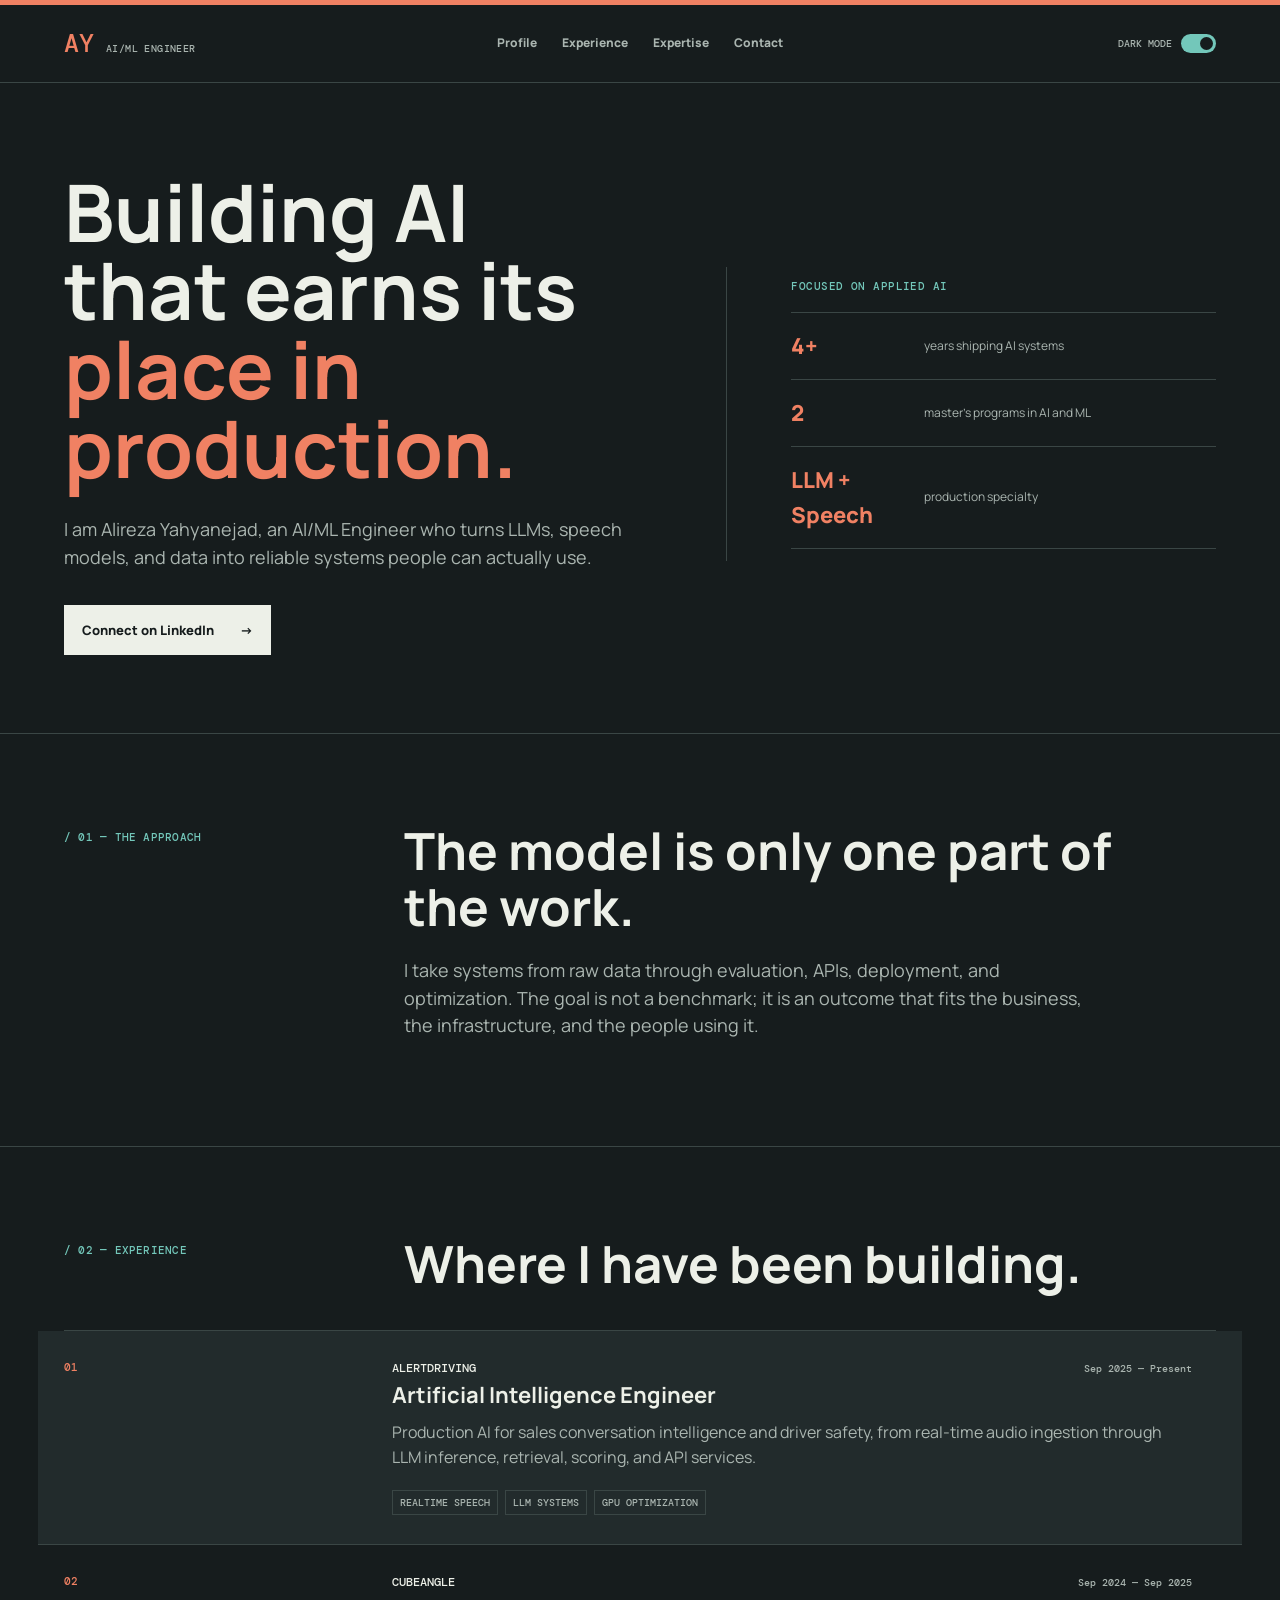
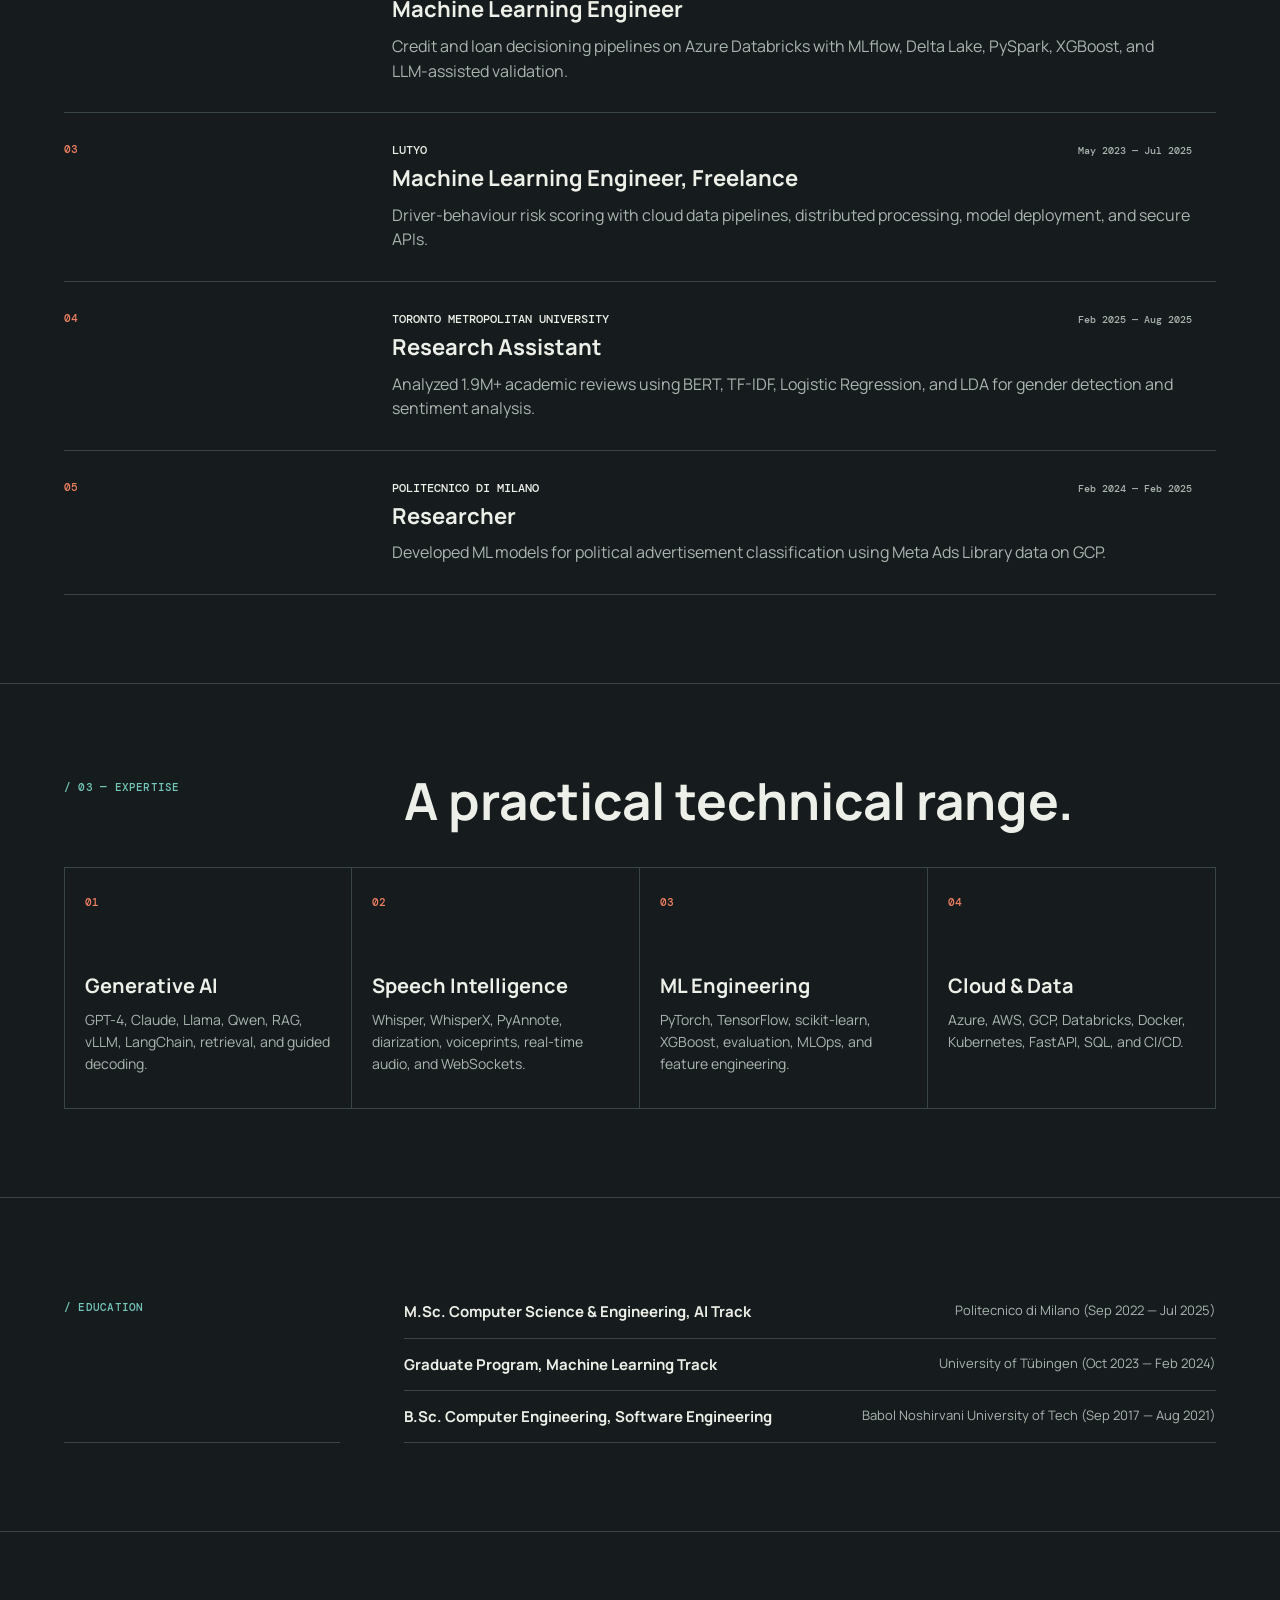
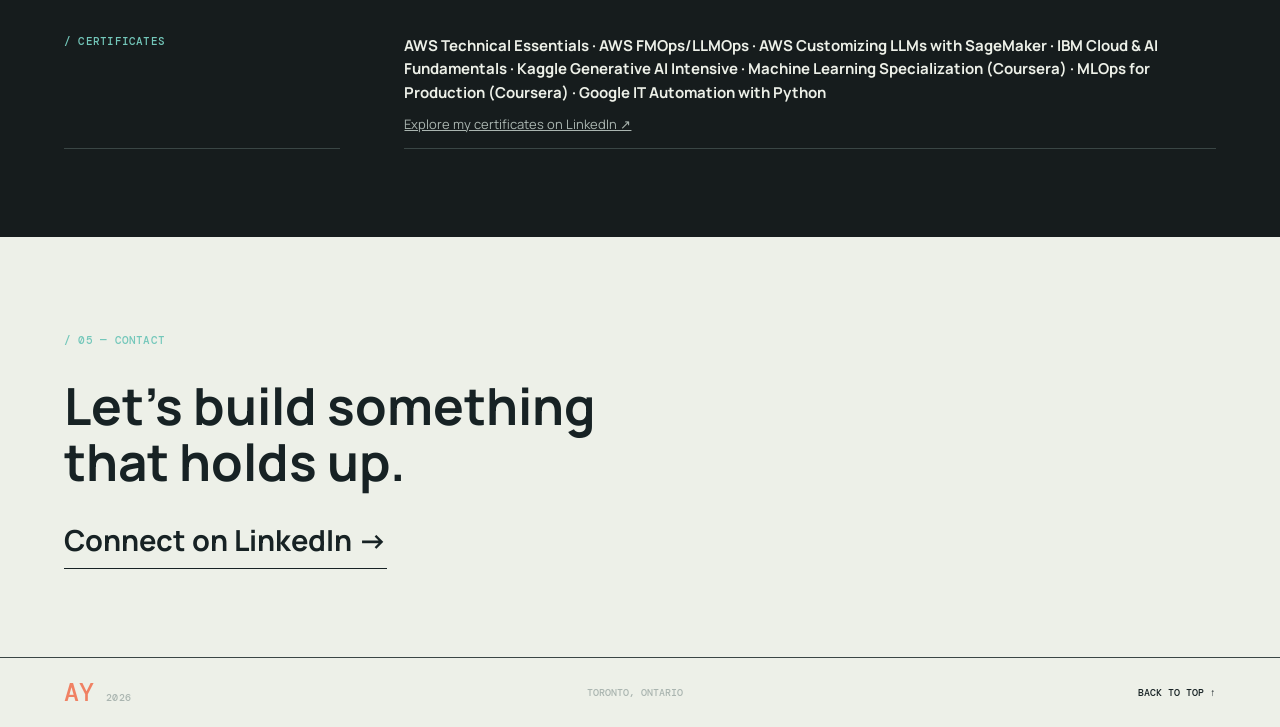
==== index.html @ 13cef83e "Update portfolio" ====
<!doctype html>
<html lang="en">
  <head>
    <meta charset="UTF-8" />
    <meta name="viewport" content="width=device-width, initial-scale=1.0" />
    <meta name="description" content="Alireza Yahyanejad is an AI/ML Engineer building production-ready LLM, speech intelligence, and ML systems." />
    <meta name="theme-color" content="#f4f3ee" />
    <title>Alireza Yahyanejad | AI/ML Engineer</title>
    <link rel="preconnect" href="https://fonts.googleapis.com" />
    <link rel="preconnect" href="https://fonts.gstatic.com" crossorigin />
    <link href="https://fonts.googleapis.com/css2?family=DM+Mono:wght@400;500&family=Manrope:wght@400;500;600;700;800&display=swap" rel="stylesheet" />
    <link rel="stylesheet" href="styles.css" />
  </head>
  <body>
    <div class="top-rule"></div>
    <header class="site-header">
      <a class="brand" href="#top" aria-label="Alireza Yahyanejad, home"><span>AY</span><em>AI/ML Engineer</em></a>
      <div class="header-controls">
        <label class="theme-control" for="theme-toggle"><span>Dark mode</span><input id="theme-toggle" type="checkbox" aria-label="Enable dark mode" /><i aria-hidden="true"></i></label>
        <button class="menu-toggle" type="button" aria-expanded="false" aria-controls="site-nav">Menu</button>
      </div>
      <nav id="site-nav" aria-label="Primary navigation"><a href="#about">Profile</a><a href="#experience">Experience</a><a href="#expertise">Expertise</a><a href="#contact">Contact</a></nav>
    </header>
    <main id="top">
      <section class="hero" aria-labelledby="hero-title">
        <div class="hero-intro">
          <h1 id="hero-title">Building AI<br />that earns its<br /><i>place in production.</i></h1>
          <p class="hero-summary">I am Alireza Yahyanejad, an AI/ML Engineer who turns LLMs, speech models, and data into reliable systems people can actually use.</p>
          <div class="hero-links"><a class="cta" href="https://www.linkedin.com/in/alirezayahyanejad" target="_blank" rel="noreferrer">Connect on LinkedIn <span aria-hidden="true">→</span></a></div>
        </div>
        <aside class="hero-side" aria-label="Professional highlights"><p>Focused on applied AI</p><dl class="quick-facts"><div><dt>4+</dt><dd>years shipping AI systems</dd></div><div><dt>2</dt><dd>master's programs in AI and ML</dd></div><div><dt>LLM + Speech</dt><dd>production specialty</dd></div></dl></aside>
      </section>
      <section id="about" class="statement" aria-labelledby="about-title"><p class="section-tag">/ 01 — The approach</p><div><h2 id="about-title">The model is only one part of the work.</h2><p>I take systems from raw data through evaluation, APIs, deployment, and optimization. The goal is not a benchmark; it is an outcome that fits the business, the infrastructure, and the people using it.</p></div></section>
      <section id="experience" class="experience" aria-labelledby="experience-title">
        <div class="section-head"><p class="section-tag">/ 02 — Experience</p><h2 id="experience-title">Where I have been building.</h2></div>
        <div class="experience-list">
          <article class="experience-item current"><div class="number">01</div><div class="job"><p class="job-line"><strong>Alertdriving</strong><span>Sep 2025 — Present</span></p><h3>Artificial Intelligence Engineer</h3><p>Production AI for sales conversation intelligence and driver safety, from real-time audio ingestion through LLM inference, retrieval, scoring, and API services.</p><div class="result-row"><span>Realtime speech</span><span>LLM systems</span><span>GPU optimization</span></div></div></article>
          <article class="experience-item"><div class="number">02</div><div class="job"><p class="job-line"><strong>Cubeangle</strong><span>Sep 2024 — Sep 2025</span></p><h3>Machine Learning Engineer</h3><p>Credit and loan decisioning pipelines on Azure Databricks with MLflow, Delta Lake, PySpark, XGBoost, and LLM-assisted validation.</p></div></article>
          <article class="experience-item"><div class="number">03</div><div class="job"><p class="job-line"><strong>LUTYO</strong><span>May 2023 — Jul 2025</span></p><h3>Machine Learning Engineer, Freelance</h3><p>Driver-behaviour risk scoring with cloud data pipelines, distributed processing, model deployment, and secure APIs.</p></div></article>
          <article class="experience-item"><div class="number">04</div><div class="job"><p class="job-line"><strong>Toronto Metropolitan University</strong><span>Feb 2025 — Aug 2025</span></p><h3>Research Assistant</h3><p>Analyzed 1.9M+ academic reviews using BERT, TF-IDF, Logistic Regression, and LDA for gender detection and sentiment analysis.</p></div></article>
          <article class="experience-item"><div class="number">05</div><div class="job"><p class="job-line"><strong>Politecnico di Milano</strong><span>Feb 2024 — Feb 2025</span></p><h3>Researcher</h3><p>Developed ML models for political advertisement classification using Meta Ads Library data on GCP.</p></div></article>
        </div>
      </section>
      <section id="expertise" class="expertise" aria-labelledby="expertise-title"><div class="section-head"><p class="section-tag">/ 03 — Expertise</p><h2 id="expertise-title">A practical technical range.</h2></div><div class="capabilities"><article><span>01</span><h3>Generative AI</h3><p>GPT-4, Claude, Llama, Qwen, RAG, vLLM, LangChain, retrieval, and guided decoding.</p></article><article><span>02</span><h3>Speech Intelligence</h3><p>Whisper, WhisperX, PyAnnote, diarization, voiceprints, real-time audio, and WebSockets.</p></article><article><span>03</span><h3>ML Engineering</h3><p>PyTorch, TensorFlow, scikit-learn, XGBoost, evaluation, MLOps, and feature engineering.</p></article><article><span>04</span><h3>Cloud & Data</h3><p>Azure, AWS, GCP, Databricks, Docker, Kubernetes, FastAPI, SQL, and CI/CD.</p></article></div></section>
      <section class="education" aria-label="Education"><p class="section-tag">/ Education</p><div><p><strong>M.Sc. Computer Science & Engineering, AI Track</strong><span>Politecnico di Milano (Sep 2022 — Jul 2025)</span></p><p><strong>Graduate Program, Machine Learning Track</strong><span>University of Tübingen (Oct 2023 — Feb 2024)</span></p><p><strong>B.Sc. Computer Engineering, Software Engineering</strong><span>Babol Noshirvani University of Tech (Sep 2017 — Aug 2021)</span></p></div></section>
      <section class="education" aria-label="Certificates"><p class="section-tag">/ Certificates</p><div><p><strong>AWS Technical Essentials &middot; AWS FMOps/LLMOps &middot; AWS Customizing LLMs with SageMaker &middot; IBM Cloud &amp; AI Fundamentals &middot; Kaggle Generative AI Intensive &middot; Machine Learning Specialization (Coursera) &middot; MLOps for Production (Coursera) &middot; Google IT Automation with Python</strong><span><a href="https://www.linkedin.com/in/alirezayahyanejad" target="_blank" rel="noreferrer" style="text-decoration: underline;">Explore my certificates on LinkedIn ↗</a></span></p></div></section>
      <section id="contact" class="contact" aria-labelledby="contact-title"><p class="section-tag">/ 05 — Contact</p><h2 id="contact-title">Let's build something<br />that holds up.</h2><a href="https://www.linkedin.com/in/alirezayahyanejad" target="_blank" rel="noreferrer">Connect on LinkedIn <span aria-hidden="true">→</span></a></section>
    </main>
    <footer><a class="brand" href="#top"><span>AY</span><em>2026</em></a><p>Toronto, Ontario</p><a href="#top">Back to top ↑</a></footer>
    <script src="script.js"></script>
  </body>
</html>
---- styles.css ----
:root { --bg:#f4f3ee; --surface:#e9ece7; --ink:#172224; --muted:#637071; --line:#c8ceca; --accent:#d25038; --accent-2:#0b716d; --inverse:#172224; --inverse-ink:#f4f3ee; }
body.dark { --bg:#161c1d; --surface:#222b2c; --ink:#edf0e8; --muted:#aab5b0; --line:#3a4645; --accent:#f08163; --accent-2:#73c7ba; --inverse:#edf0e8; --inverse-ink:#172224; }
* { box-sizing:border-box; } html { scroll-behavior:smooth; } body { background:var(--bg); color:var(--ink); font-family:Manrope,Arial,sans-serif; line-height:1.55; margin:0; transition:background .25s,color .25s; } a { color:inherit; text-decoration:none; } h1,h2,h3,p { margin-top:0; } .top-rule { background:var(--accent); height:5px; }
.site-header { align-items:center; border-bottom:1px solid var(--line); display:flex; justify-content:space-between; margin:auto; max-width:1480px; min-height:78px; padding:0 5vw; position:relative; }.brand { align-items:baseline; display:flex; gap:12px; }.brand span { color:var(--accent); font:500 25px/1 "DM Mono",monospace; }.brand em { color:var(--muted); font:500 10px/1 "DM Mono",monospace; font-style:normal; letter-spacing:.04em; text-transform:uppercase; }.header-controls { align-items:center; display:flex; gap:24px; } nav { display:flex; gap:25px; left:50%; position:absolute; transform:translateX(-50%); } nav a,.menu-toggle { color:var(--muted); font-size:12px; font-weight:800; } nav a:hover { color:var(--accent); }
.theme-control { align-items:center; color:var(--muted); cursor:pointer; display:flex; font:500 10px/1 "DM Mono",monospace; gap:9px; text-transform:uppercase; }.theme-control input { height:1px; opacity:0; position:absolute; width:1px; }.theme-control i { background:var(--line); border-radius:99px; display:block; height:19px; position:relative; width:35px; }.theme-control i::after { background:var(--bg); border-radius:50%; content:""; height:13px; left:3px; position:absolute; top:3px; transition:transform .2s; width:13px; }.theme-control input:checked + i { background:var(--accent-2); }.theme-control input:checked + i::after { transform:translateX(16px); }.theme-control input:focus-visible + i { outline:2px solid var(--accent); outline-offset:3px; }.menu-toggle { background:none; border:0; cursor:pointer; display:none; padding:8px 0; }
.hero { display:grid; grid-template-columns:minmax(0,1.15fr) minmax(350px,.85fr); margin:auto; max-width:1480px; min-height:650px; padding:82px 5vw 70px; }.hero-intro { align-self:center; }.kicker,.section-tag,.art-caption,.number { font:500 11px/1.45 "DM Mono",monospace; letter-spacing:.02em; text-transform:uppercase; }.kicker { align-items:center; color:var(--muted); display:flex; gap:9px; margin-bottom:27px; }.kicker b { color:var(--accent); }.status-dot { background:var(--accent-2); border-radius:50%; height:7px; width:7px; }.hero h1 { font-size:clamp(50px,6.2vw,96px); letter-spacing:0; line-height:.99; margin-bottom:29px; max-width:780px; }.hero h1 i { color:var(--accent); font-style:normal; }.hero-summary { color:var(--muted); font-size:18px; max-width:590px; }.hero-links { align-items:center; display:flex; flex-wrap:wrap; gap:25px; margin-top:33px; }.hero-links > a:not(.cta) { border-bottom:1px solid var(--line); font-size:13px; font-weight:800; padding-bottom:4px; }.cta { background:var(--ink); color:var(--bg); font-size:13px; font-weight:800; padding:15px 18px; }.cta:hover { background:var(--accent); }.cta span { margin-left:23px; }
.hero-side { align-self:center; border-left:1px solid var(--line); padding-left:5vw; }.art-frame { background:var(--surface); min-height:320px; overflow:hidden; padding:20px; position:relative; }.art-frame img { display:block; height:280px; mix-blend-mode:multiply; object-fit:cover; width:100%; }.dark .art-frame img { filter:invert(.88) hue-rotate(155deg) saturate(.7); mix-blend-mode:screen; opacity:.84; }.art-caption { align-items:center; bottom:15px; color:var(--muted); display:flex; justify-content:space-between; left:17px; position:absolute; right:17px; }.quick-facts { display:grid; grid-template-columns:1fr 1fr 1.4fr; margin:0; }.quick-facts div { border-bottom:1px solid var(--line); border-right:1px solid var(--line); min-height:96px; padding:17px 10px 0 0; }.quick-facts div+div { padding-left:12px; }.quick-facts div:last-child { border-right:0; }.quick-facts dt { color:var(--accent); font-size:20px; font-weight:800; }.quick-facts dd { color:var(--muted); font-size:11px; line-height:1.35; margin:4px 0; }
.statement,.experience,.expertise,.education { border-top:1px solid var(--line); margin:auto; max-width:1480px; padding:88px 5vw; }.section-tag { color:var(--accent-2); }.statement { display:grid; gap:5vw; grid-template-columns:24% 1fr; }.statement h2,.section-head h2,.contact h2 { font-size:clamp(32px,4vw,58px); letter-spacing:0; line-height:1.1; }.statement h2 { margin-bottom:22px; max-width:800px; }.statement div > p { color:var(--muted); font-size:18px; max-width:680px; }.section-head { align-items:baseline; display:flex; justify-content:space-between; margin-bottom:38px; }.section-head h2 { margin:0; max-width:650px; }.experience-list { border-top:1px solid var(--line); }.experience-item { border-bottom:1px solid var(--line); display:grid; gap:4vw; grid-template-columns:24% 1fr; padding:29px 0; }.experience-item.current { background:var(--surface); margin:0 -2vw; padding-left:2vw; padding-right:2vw; }.number { color:var(--accent); }.job { max-width:800px; }.job-line { align-items:baseline; display:flex; justify-content:space-between; margin-bottom:6px; }.job-line strong { font:500 12px/1.4 "DM Mono",monospace; text-transform:uppercase; }.job-line span { color:var(--muted); font:500 10px/1.4 "DM Mono",monospace; }.job h3 { font-size:22px; line-height:1.25; margin-bottom:10px; }.job > p:not(.job-line) { color:var(--muted); margin-bottom:0; }.result-row { display:flex; flex-wrap:wrap; gap:7px; margin-top:20px; }.result-row span { border:1px solid var(--line); color:var(--muted); font:500 10px "DM Mono",monospace; padding:5px 7px; text-transform:uppercase; }
.capabilities { border-top:1px solid var(--line); display:grid; grid-template-columns:repeat(4,1fr); }.capabilities article { border-bottom:1px solid var(--line); border-right:1px solid var(--line); min-height:240px; padding:20px; }.capabilities article:first-child { border-left:1px solid var(--line); }.capabilities span { color:var(--accent); font:500 11px "DM Mono",monospace; }.capabilities h3 { font-size:20px; margin:58px 0 8px; }.capabilities p { color:var(--muted); font-size:14px; }.education { display:grid; gap:5vw; grid-template-columns:24% 1fr; }.education p { border-bottom:1px solid var(--line); display:flex; flex-wrap:wrap; gap:10px 35px; justify-content:space-between; margin:0; padding:14px 0; }.education strong { font-size:15px; }.education span { color:var(--muted); font-size:13px; }
.contact { background:var(--inverse); color:var(--inverse-ink); padding:88px max(5vw,calc((100vw - 1332px)/2)); }.contact .section-tag { color:var(--accent-2); }.contact h2 { margin:28px 0; }.contact > a { border-bottom:1px solid currentColor; display:inline-block; font-size:clamp(18px,2.3vw,29px); font-weight:700; padding-bottom:5px; }.contact > a:hover { color:var(--accent); } footer { align-items:center; background:var(--inverse); border-top:1px solid var(--line); color:var(--inverse-ink); display:flex; justify-content:space-between; padding:22px max(5vw,calc((100vw - 1332px)/2)); } footer p { color:var(--muted); font:500 10px "DM Mono",monospace; margin:0; text-transform:uppercase; } footer > a:last-child { font:500 10px "DM Mono",monospace; text-transform:uppercase; }
@media (max-width:760px) { .site-header { min-height:66px; }.brand em,.theme-control span { display:none; }.menu-toggle { display:block; } nav { background:var(--bg); border-bottom:1px solid var(--line); display:none; flex-direction:column; gap:0; left:0; padding:9px 5vw 16px; position:absolute; right:0; top:65px; transform:none; z-index:3; } nav.open { display:flex; } nav a { border-bottom:1px solid var(--line); padding:13px 0; }.hero { display:block; min-height:0; padding:63px 5vw; }.hero-side { border-left:0; border-top:1px solid var(--line); margin-top:55px; padding:24px 0 0; }.art-frame { min-height:260px; }.art-frame img { height:230px; }.statement,.education,.experience-item { grid-template-columns:1fr; gap:20px; }.statement,.experience,.expertise,.education { padding:63px 5vw; }.section-head { align-items:flex-start; flex-direction:column; gap:17px; }.capabilities { grid-template-columns:1fr 1fr; }.capabilities article:nth-child(3) { border-left:1px solid var(--line); }.education p { display:block; }.education span { display:block; margin-top:4px; } }
@media (max-width:460px) { .hero h1 { font-size:48px; }.hero-summary { font-size:16px; }.capabilities { grid-template-columns:1fr; }.capabilities article { border-left:1px solid var(--line); min-height:180px; }.capabilities h3 { margin-top:34px; }.quick-facts { grid-template-columns:1fr 1fr; }.quick-facts div:last-child { grid-column:1 / -1; }.contact { padding:63px 5vw; } footer { align-items:flex-start; flex-direction:column; gap:12px; } }

/* The content leads; labels are now quiet anchors in a consistent left column. */
.hero-side { align-self:center; border-left:1px solid var(--line); padding:12px 0 12px 5vw; }
.hero-side > p { color:var(--accent-2); font:500 11px/1.45 "DM Mono",monospace; letter-spacing:.04em; margin:0 0 17px; text-transform:uppercase; }
.quick-facts { border-top:1px solid var(--line); display:block; margin:0; }
.quick-facts div { border-bottom:1px solid var(--line); border-right:0; display:grid; gap:18px; grid-template-columns:115px 1fr; min-height:0; padding:16px 0; }
.quick-facts div + div { padding-left:0; }.quick-facts dt { font-size:22px; }.quick-facts dd { align-self:center; font-size:12px; margin:0; }
.section-head { align-items:start; display:grid; gap:5vw; grid-template-columns:24% 1fr; justify-content:normal; }
.section-head h2 { max-width:760px; }
.section-tag { color:var(--accent-2); padding-top:8px; }
@media (max-width:760px) { .hero-side { border-left:0; border-top:1px solid var(--line); margin-top:55px; padding:24px 0 0; }.section-head { display:grid; grid-template-columns:1fr; gap:17px; }.section-tag { padding-top:0; } }
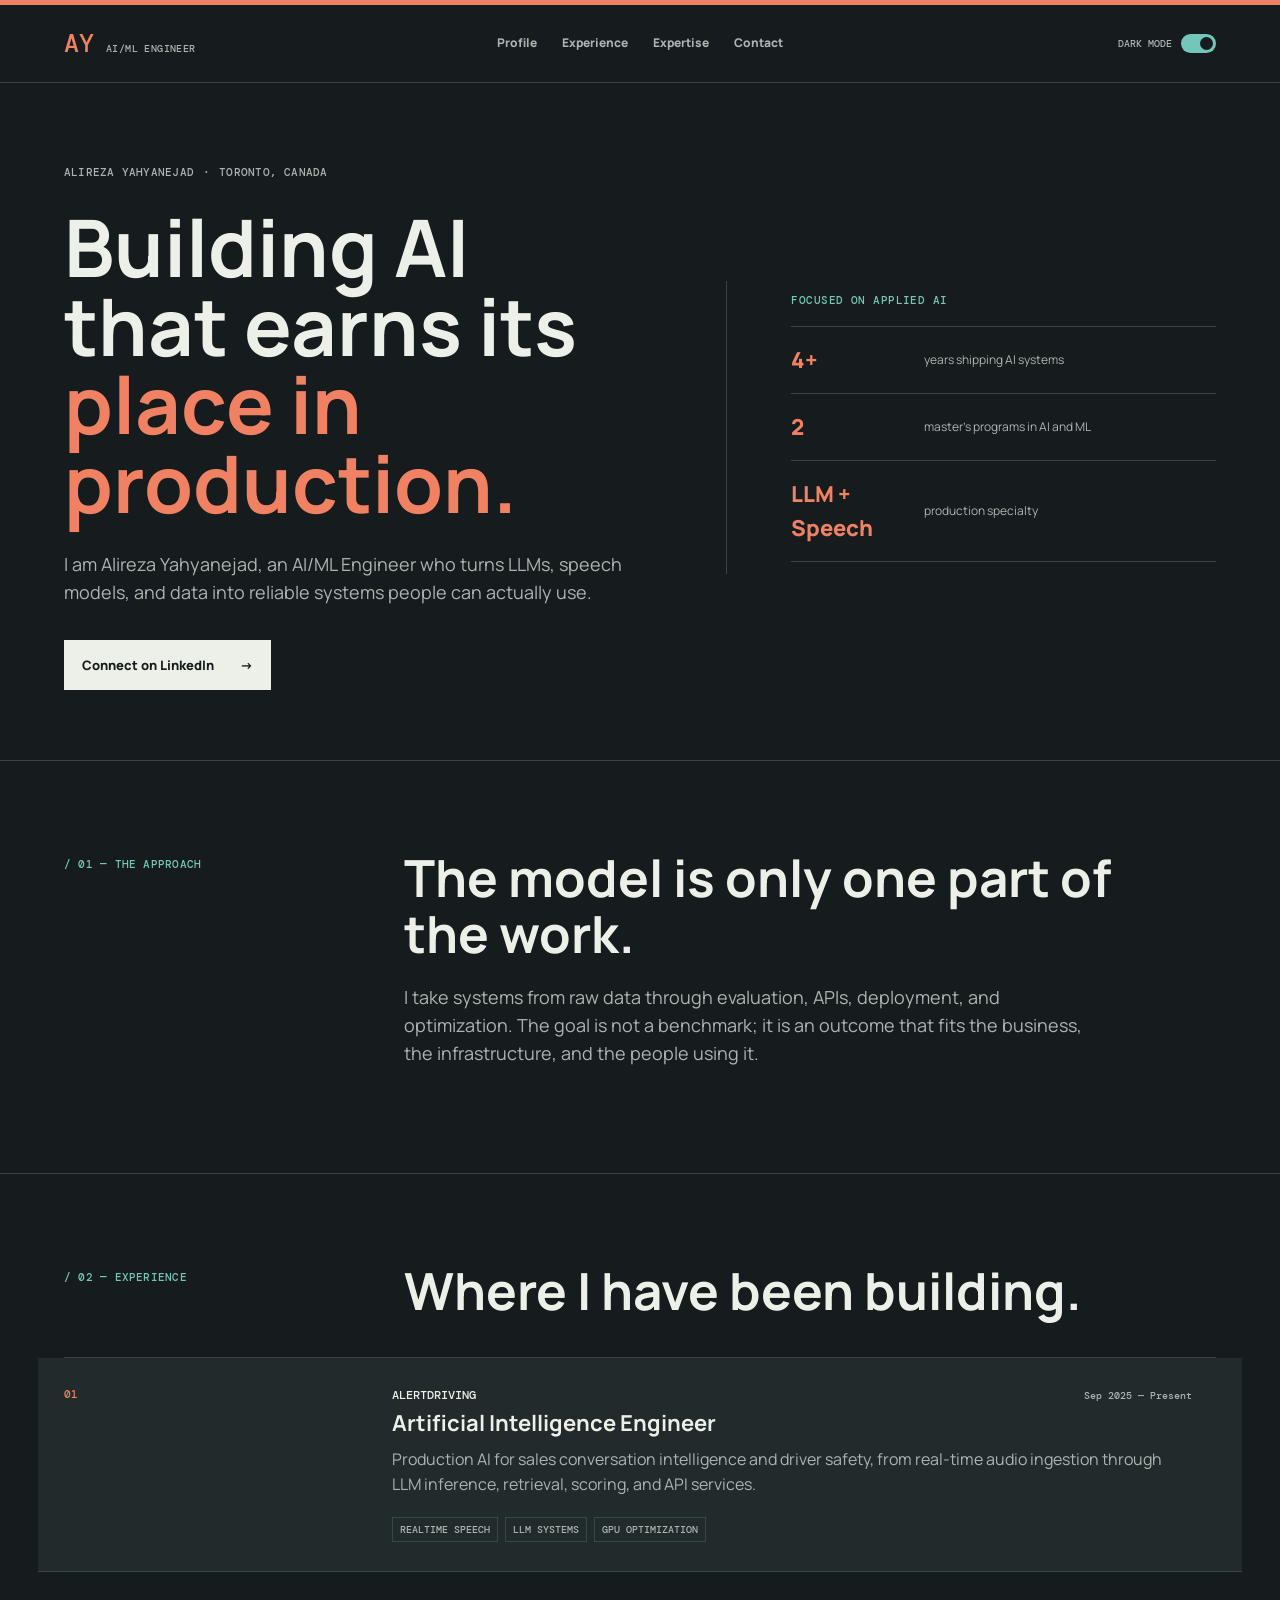
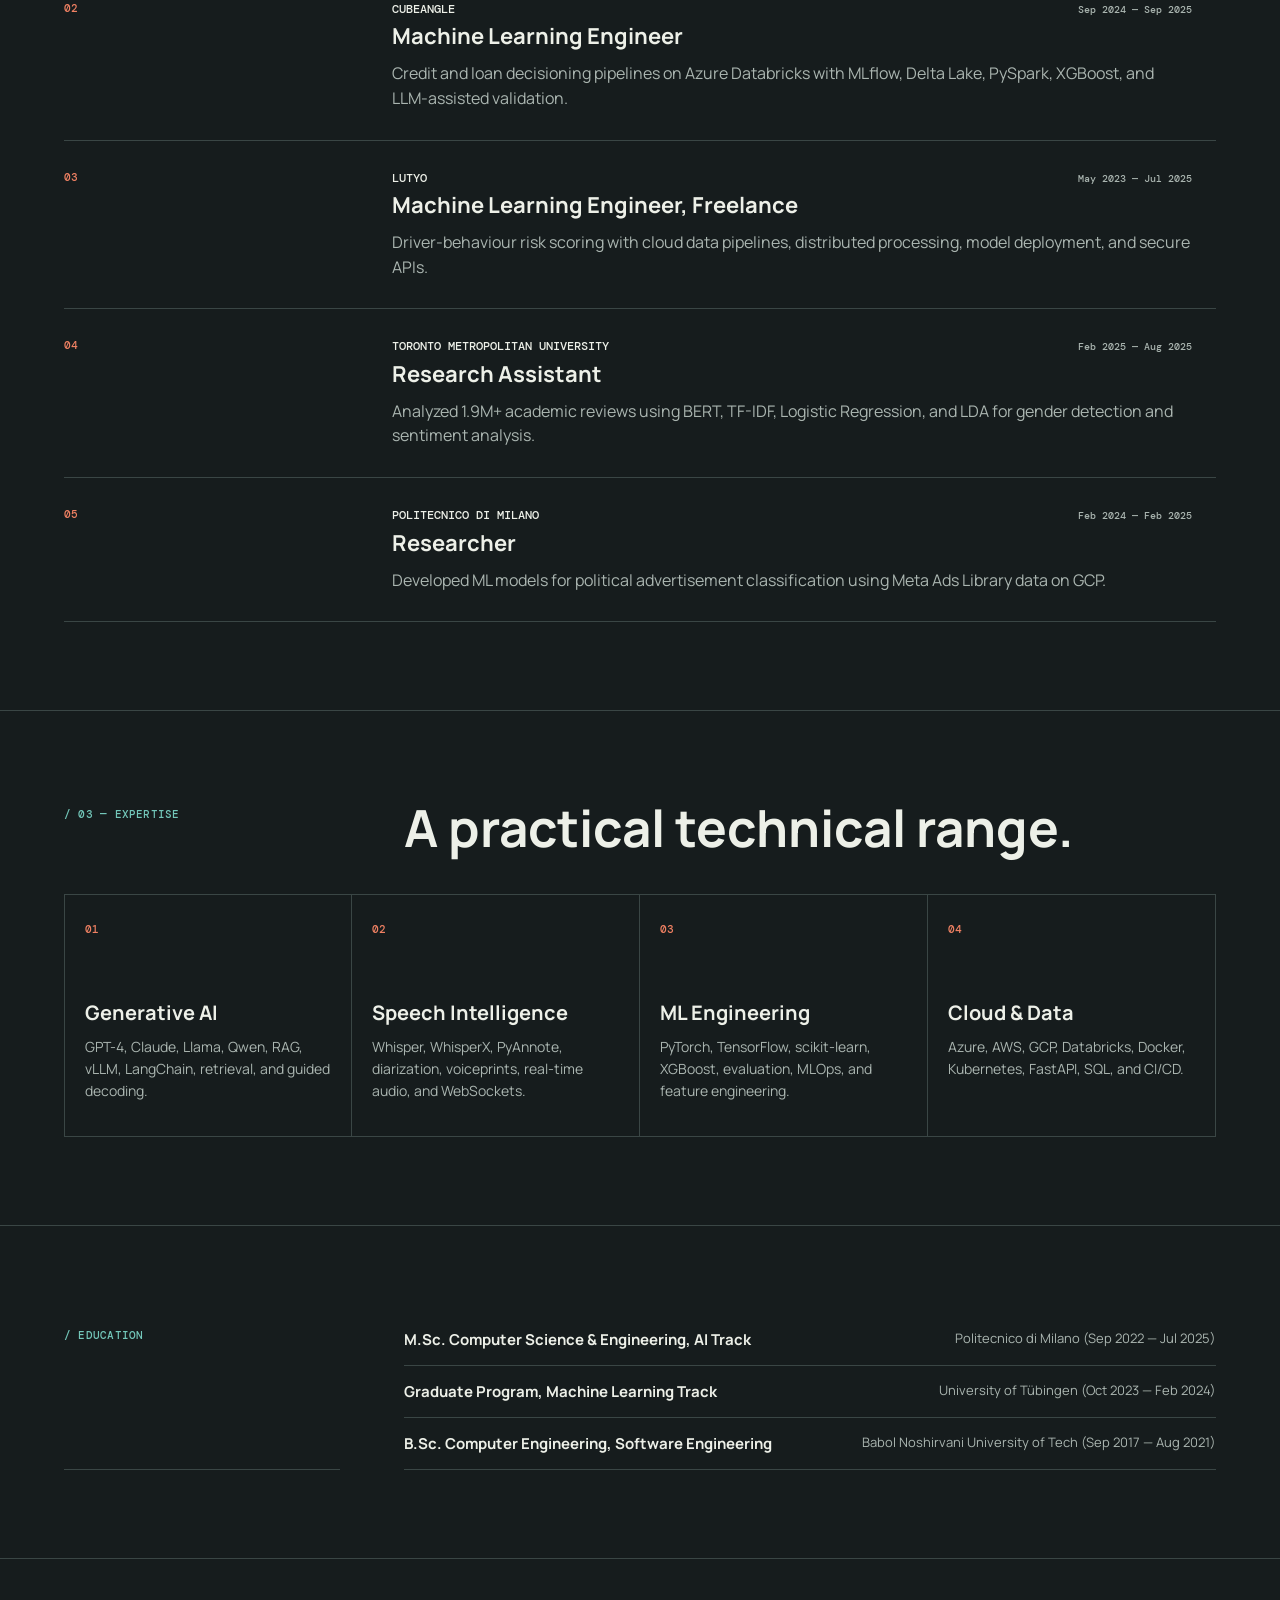
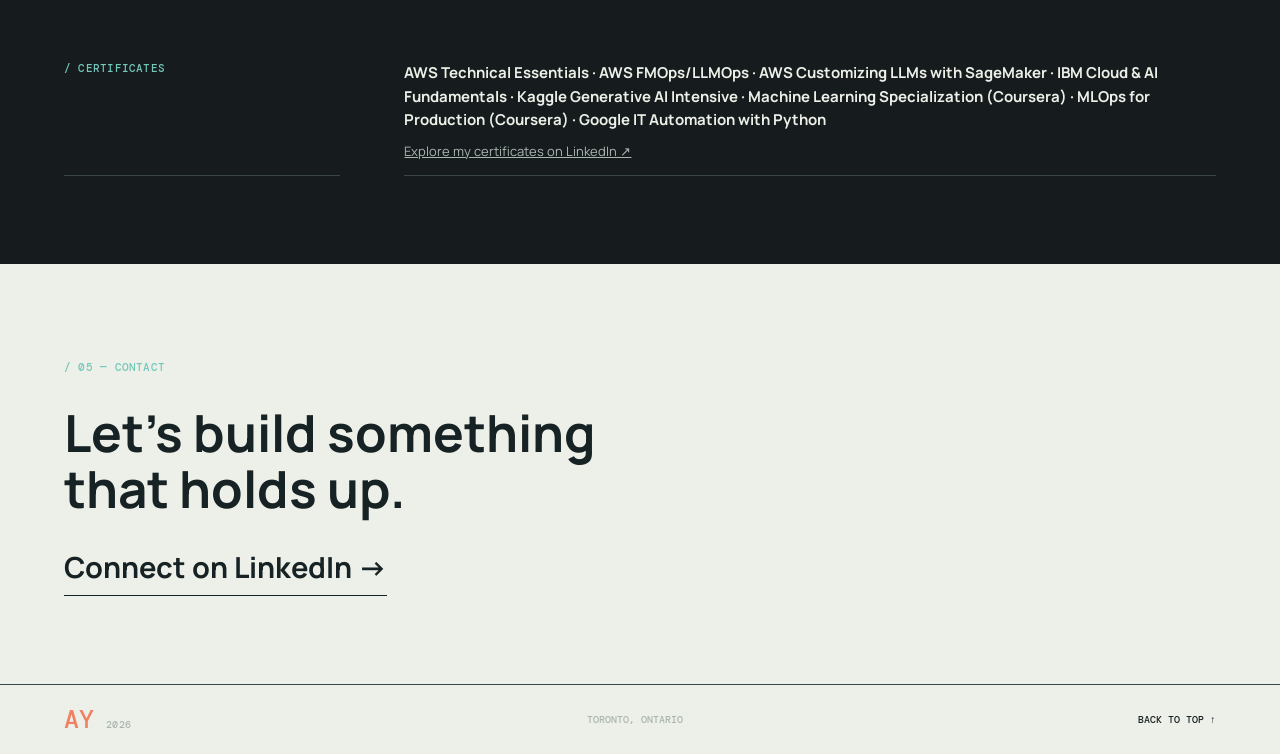
==== commit b5a99b9f: "Strengthen portfolio search identity signals Connect the profile, site, and webpage schema entities," ====
--- a/index.html
+++ b/index.html
@@ -3,9 +3,115 @@
   <head>
     <meta charset="UTF-8" />
     <meta name="viewport" content="width=device-width, initial-scale=1.0" />
-    <meta name="description" content="Alireza Yahyanejad is an AI/ML Engineer building production-ready LLM, speech intelligence, and ML systems." />
+    <meta name="author" content="Alireza Yahyanejad" />
+    <meta name="description" content="Alireza Yahyanejad is a Toronto-based AI/ML Engineer specializing in production LLM systems, real-time speech AI, and machine learning." />
     <meta name="theme-color" content="#f4f3ee" />
+    <link rel="canonical" href="https://alirezayaned.github.io/" />
+    <link rel="me" href="https://www.linkedin.com/in/alirezayahyanejad" />
+    <link rel="me" href="https://github.com/alirezayaned" />
+    <meta property="og:type" content="website" />
+    <meta property="og:locale" content="en_CA" />
+    <meta property="og:title" content="Alireza Yahyanejad | AI/ML Engineer" />
+    <meta property="og:description" content="Meet Alireza Yahyanejad, a Toronto-based AI/ML Engineer specializing in production LLM systems, real-time speech AI, and machine learning." />
+    <meta property="og:url" content="https://alirezayaned.github.io/" />
+    <meta property="og:site_name" content="Alireza Yahyanejad" />
+    <meta property="og:image" content="https://alirezayaned.github.io/assets/ai-systems-visual.png" />
+    <meta property="og:image:type" content="image/png" />
+    <meta property="og:image:width" content="1774" />
+    <meta property="og:image:height" content="887" />
+    <meta property="og:image:alt" content="AI systems illustration representing Alireza Yahyanejad's work in LLMs and speech intelligence" />
+    <meta name="twitter:card" content="summary_large_image" />
+    <meta name="twitter:title" content="Alireza Yahyanejad | AI/ML Engineer" />
+    <meta name="twitter:description" content="Toronto-based AI/ML Engineer specializing in production LLM systems, real-time speech AI, and machine learning." />
+    <meta name="twitter:image" content="https://alirezayaned.github.io/assets/ai-systems-visual.png" />
+    <meta name="twitter:image:alt" content="AI systems illustration representing Alireza Yahyanejad's work in LLMs and speech intelligence" />
     <title>Alireza Yahyanejad | AI/ML Engineer</title>
+    <script type="application/ld+json">
+      {
+        "@context": "https://schema.org",
+        "@graph": [
+          {
+            "@type": "Person",
+            "@id": "https://alirezayaned.github.io/#person",
+            "name": "Alireza Yahyanejad",
+            "url": "https://alirezayaned.github.io/",
+            "jobTitle": "AI/ML Engineer",
+            "description": "Toronto-based AI/ML Engineer specializing in production LLM systems, real-time speech AI, and machine learning.",
+            "image": "https://alirezayaned.github.io/assets/ai-systems-visual.png",
+            "mainEntityOfPage": {
+              "@id": "https://alirezayaned.github.io/#webpage"
+            },
+            "worksFor": {
+              "@type": "Organization",
+              "name": "Alertdriving"
+            },
+            "alumniOf": [
+              {
+                "@type": "EducationalOrganization",
+                "name": "Politecnico di Milano"
+              },
+              {
+                "@type": "EducationalOrganization",
+                "name": "University of Tübingen"
+              },
+              {
+                "@type": "EducationalOrganization",
+                "name": "Babol Noshirvani University of Technology"
+              }
+            ],
+            "address": {
+              "@type": "PostalAddress",
+              "addressLocality": "Toronto",
+              "addressRegion": "Ontario",
+              "addressCountry": "CA"
+            },
+            "sameAs": [
+              "https://www.linkedin.com/in/alirezayahyanejad",
+              "https://github.com/alirezayaned"
+            ],
+            "knowsAbout": [
+              "Artificial intelligence",
+              "Machine learning",
+              "Large language models",
+              "Real-time speech AI",
+              "MLOps",
+              "Cloud data engineering"
+            ]
+          },
+          {
+            "@type": "WebSite",
+            "@id": "https://alirezayaned.github.io/#website",
+            "url": "https://alirezayaned.github.io/",
+            "name": "Alireza Yahyanejad",
+            "inLanguage": "en-CA",
+            "publisher": {
+              "@id": "https://alirezayaned.github.io/#person"
+            }
+          },
+          {
+            "@type": "WebPage",
+            "@id": "https://alirezayaned.github.io/#webpage",
+            "url": "https://alirezayaned.github.io/",
+            "name": "Alireza Yahyanejad | AI/ML Engineer",
+            "description": "Toronto-based AI/ML Engineer specializing in production LLM systems, real-time speech AI, and machine learning.",
+            "inLanguage": "en-CA",
+            "isPartOf": {
+              "@id": "https://alirezayaned.github.io/#website"
+            },
+            "about": {
+              "@id": "https://alirezayaned.github.io/#person"
+            },
+            "primaryImageOfPage": {
+              "@type": "ImageObject",
+              "url": "https://alirezayaned.github.io/assets/ai-systems-visual.png",
+              "width": 1774,
+              "height": 887
+            },
+            "dateModified": "2026-09-30"
+          }
+        ]
+      }
+    </script>
     <link rel="preconnect" href="https://fonts.googleapis.com" />
     <link rel="preconnect" href="https://fonts.gstatic.com" crossorigin />
     <link href="https://fonts.googleapis.com/css2?family=DM+Mono:wght@400;500&family=Manrope:wght@400;500;600;700;800&display=swap" rel="stylesheet" />
@@ -24,6 +130,7 @@
     <main id="top">
       <section class="hero" aria-labelledby="hero-title">
         <div class="hero-intro">
+          <p class="kicker">Alireza Yahyanejad <span aria-hidden="true">·</span> Toronto, Canada</p>
           <h1 id="hero-title">Building AI<br />that earns its<br /><i>place in production.</i></h1>
           <p class="hero-summary">I am Alireza Yahyanejad, an AI/ML Engineer who turns LLMs, speech models, and data into reliable systems people can actually use.</p>
           <div class="hero-links"><a class="cta" href="https://www.linkedin.com/in/alirezayahyanejad" target="_blank" rel="noreferrer">Connect on LinkedIn <span aria-hidden="true">→</span></a></div>
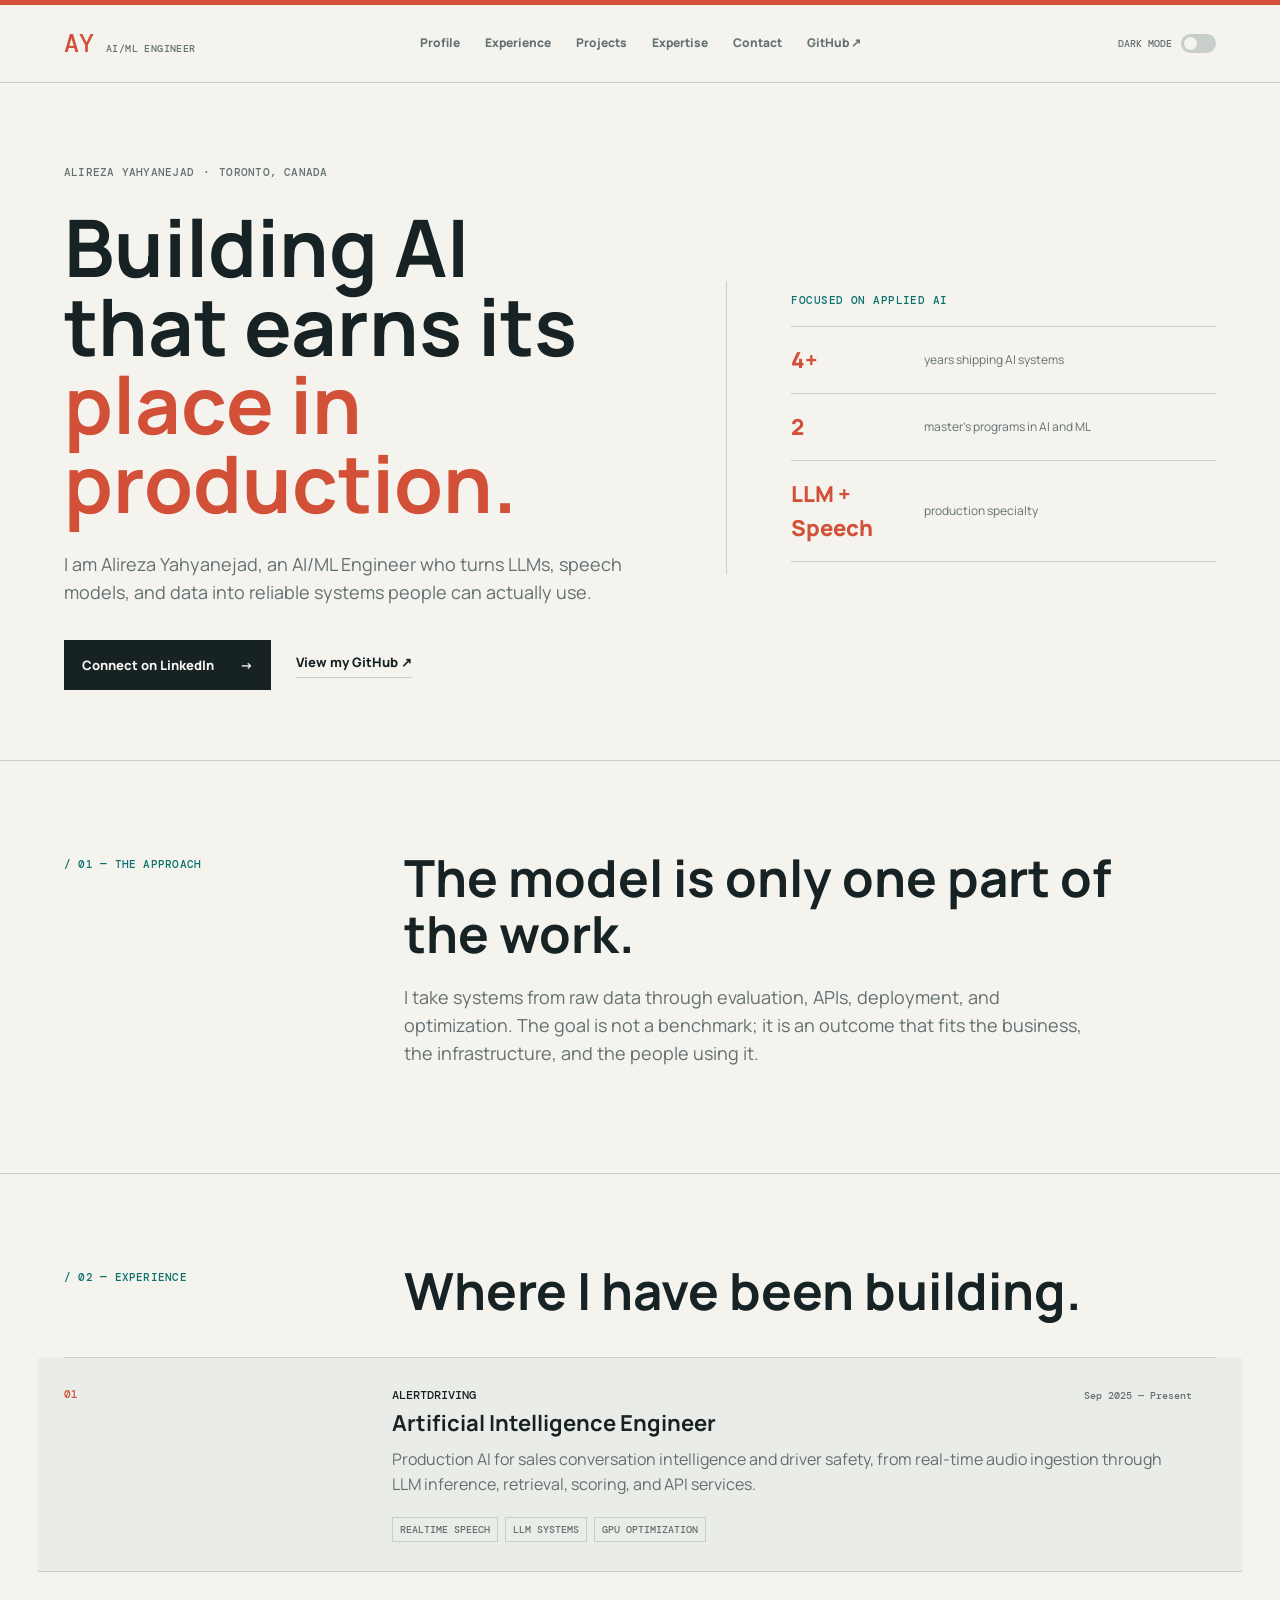
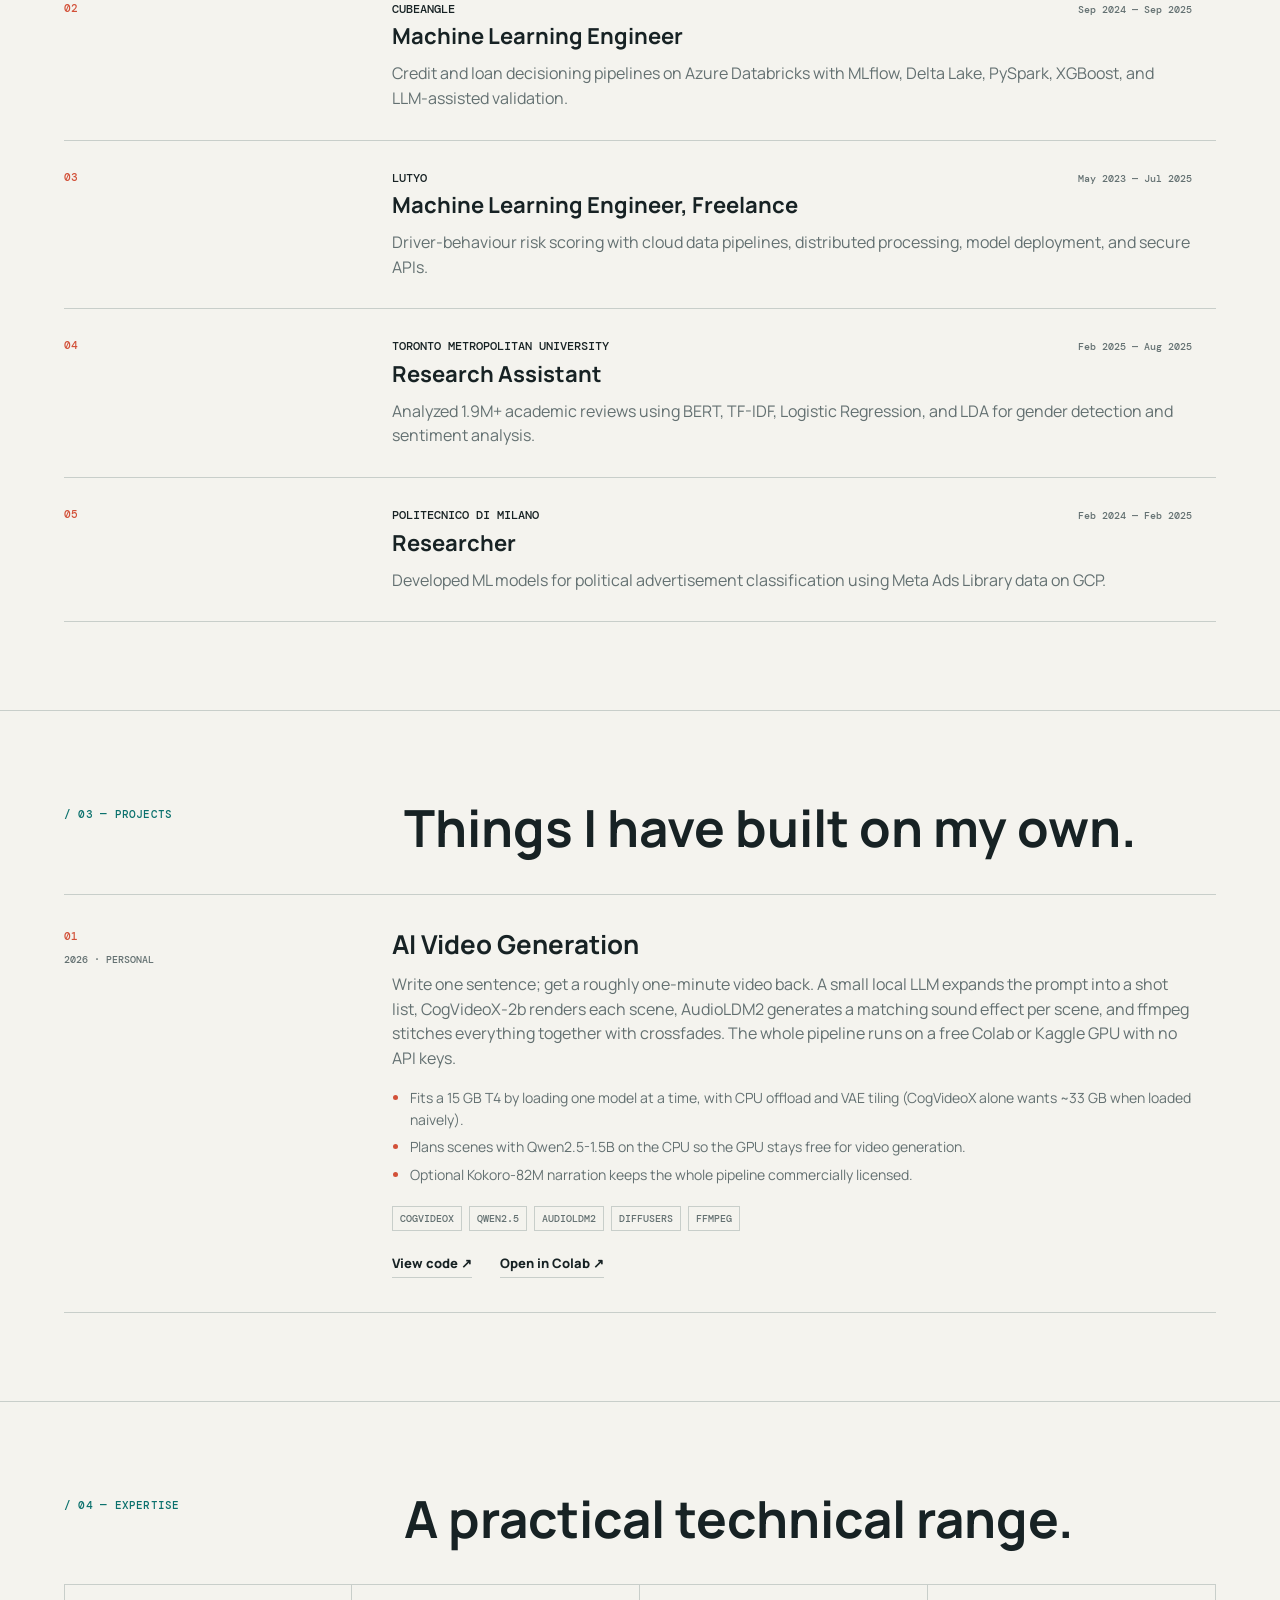
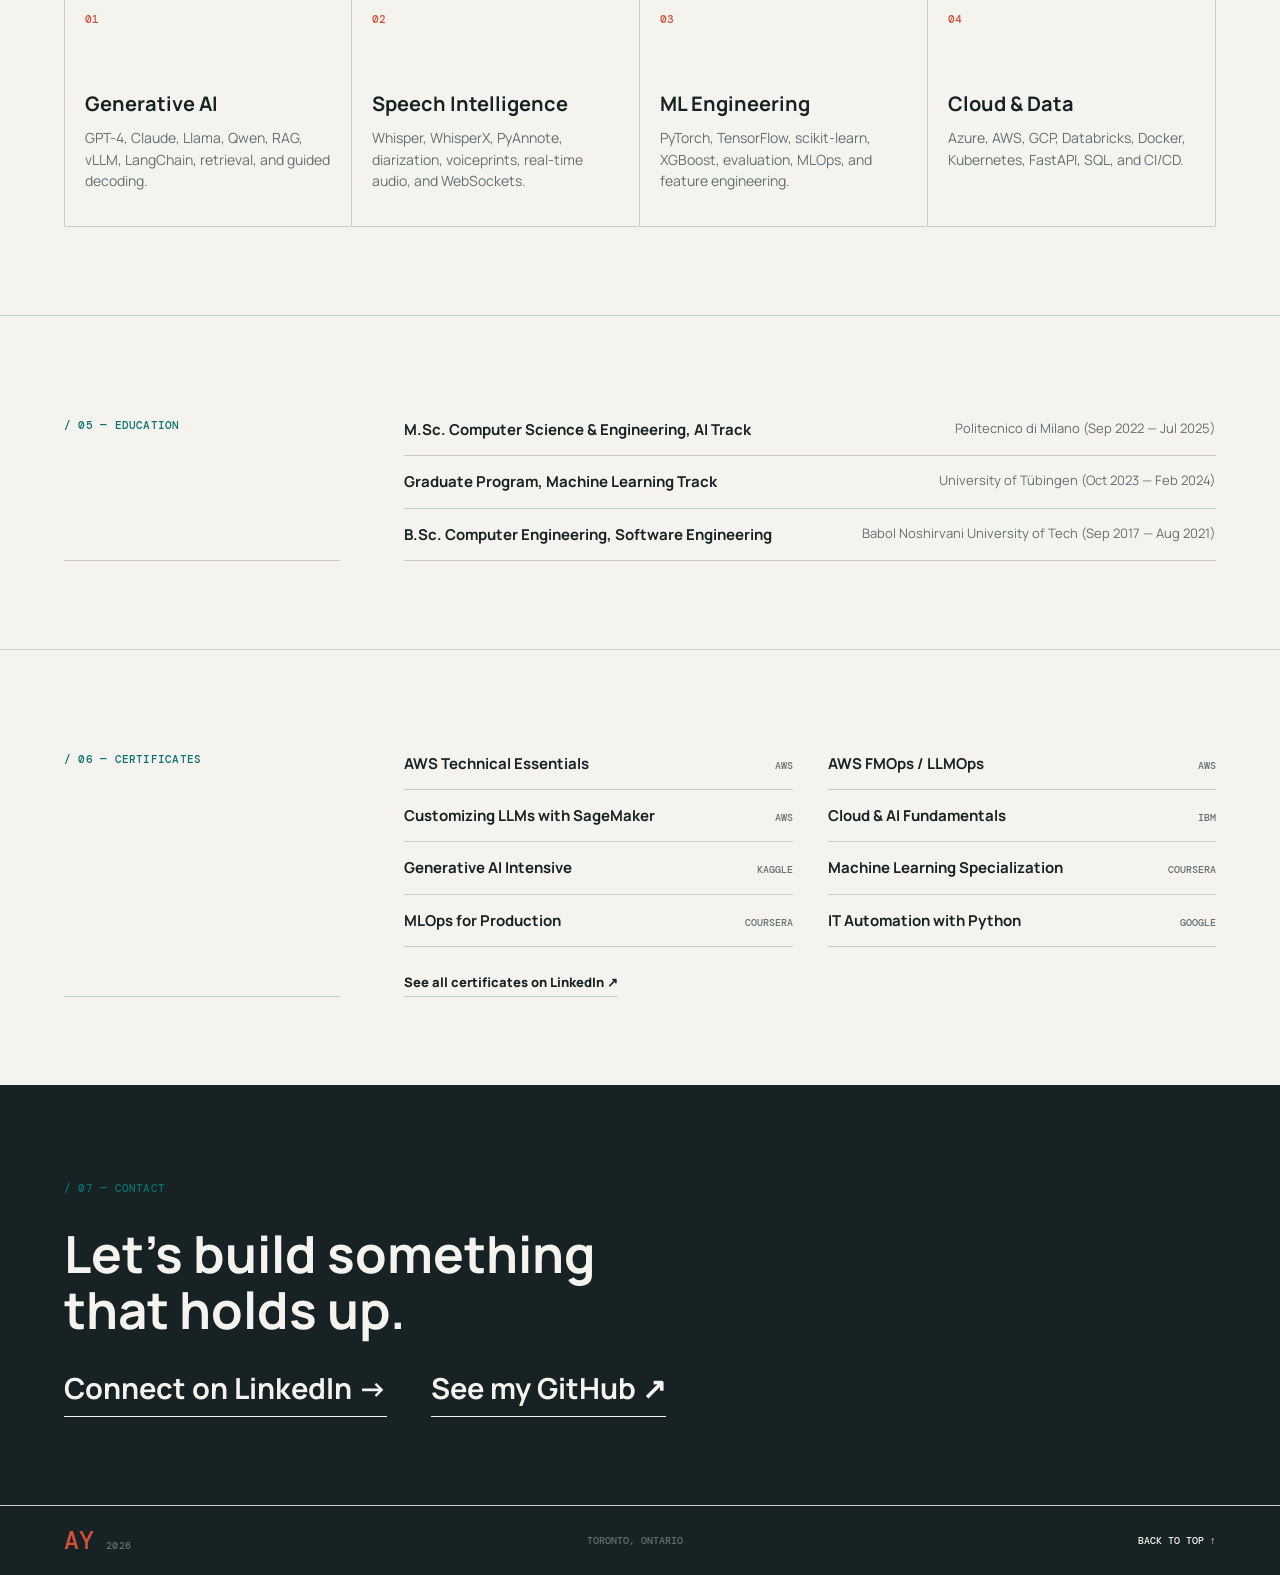
==== commit c0f88e8f: "update resume and add projects" ====
--- a/index.html
+++ b/index.html
@@ -4,14 +4,23 @@
     <meta charset="UTF-8" />
     <meta name="viewport" content="width=device-width, initial-scale=1.0" />
     <meta name="author" content="Alireza Yahyanejad" />
-    <meta name="description" content="Alireza Yahyanejad is a Toronto-based AI/ML Engineer specializing in production LLM systems, real-time speech AI, and machine learning." />
+    <meta name="description" content="Alireza Yahyanejad is a Toronto-based AI/ML Engineer building production LLM systems, real-time speech AI, and machine learning pipelines." />
+    <meta name="robots" content="index, follow, max-image-preview:large, max-snippet:-1" />
+    <meta name="color-scheme" content="light dark" />
     <meta name="theme-color" content="#f4f3ee" />
     <link rel="canonical" href="https://alirezayaned.github.io/" />
     <link rel="me" href="https://www.linkedin.com/in/alirezayahyanejad" />
     <link rel="me" href="https://github.com/alirezayaned" />
-    <meta property="og:type" content="website" />
+    <link rel="icon" href="/favicon.ico" sizes="any" />
+    <link rel="icon" href="/assets/favicon.svg" type="image/svg+xml" />
+    <link rel="apple-touch-icon" href="/assets/apple-touch-icon.png" />
+    <link rel="manifest" href="/site.webmanifest" />
+    <meta property="og:type" content="profile" />
+    <meta property="profile:first_name" content="Alireza" />
+    <meta property="profile:last_name" content="Yahyanejad" />
+    <meta property="profile:username" content="alirezayaned" />
     <meta property="og:locale" content="en_CA" />
-    <meta property="og:title" content="Alireza Yahyanejad | AI/ML Engineer" />
+    <meta property="og:title" content="Alireza Yahyanejad | AI/ML Engineer in Toronto" />
     <meta property="og:description" content="Meet Alireza Yahyanejad, a Toronto-based AI/ML Engineer specializing in production LLM systems, real-time speech AI, and machine learning." />
     <meta property="og:url" content="https://alirezayaned.github.io/" />
     <meta property="og:site_name" content="Alireza Yahyanejad" />
@@ -21,96 +30,212 @@
     <meta property="og:image:height" content="887" />
     <meta property="og:image:alt" content="AI systems illustration representing Alireza Yahyanejad's work in LLMs and speech intelligence" />
     <meta name="twitter:card" content="summary_large_image" />
-    <meta name="twitter:title" content="Alireza Yahyanejad | AI/ML Engineer" />
+    <meta name="twitter:title" content="Alireza Yahyanejad | AI/ML Engineer in Toronto" />
     <meta name="twitter:description" content="Toronto-based AI/ML Engineer specializing in production LLM systems, real-time speech AI, and machine learning." />
     <meta name="twitter:image" content="https://alirezayaned.github.io/assets/ai-systems-visual.png" />
     <meta name="twitter:image:alt" content="AI systems illustration representing Alireza Yahyanejad's work in LLMs and speech intelligence" />
-    <title>Alireza Yahyanejad | AI/ML Engineer</title>
+    <title>Alireza Yahyanejad | AI/ML Engineer in Toronto</title>
     <script type="application/ld+json">
-      {
-        "@context": "https://schema.org",
-        "@graph": [
-          {
-            "@type": "Person",
-            "@id": "https://alirezayaned.github.io/#person",
-            "name": "Alireza Yahyanejad",
-            "url": "https://alirezayaned.github.io/",
-            "jobTitle": "AI/ML Engineer",
-            "description": "Toronto-based AI/ML Engineer specializing in production LLM systems, real-time speech AI, and machine learning.",
-            "image": "https://alirezayaned.github.io/assets/ai-systems-visual.png",
-            "mainEntityOfPage": {
-              "@id": "https://alirezayaned.github.io/#webpage"
-            },
-            "worksFor": {
-              "@type": "Organization",
-              "name": "Alertdriving"
-            },
-            "alumniOf": [
-              {
-                "@type": "EducationalOrganization",
-                "name": "Politecnico di Milano"
-              },
-              {
-                "@type": "EducationalOrganization",
-                "name": "University of Tübingen"
-              },
-              {
-                "@type": "EducationalOrganization",
-                "name": "Babol Noshirvani University of Technology"
-              }
-            ],
-            "address": {
-              "@type": "PostalAddress",
-              "addressLocality": "Toronto",
-              "addressRegion": "Ontario",
-              "addressCountry": "CA"
-            },
-            "sameAs": [
-              "https://www.linkedin.com/in/alirezayahyanejad",
-              "https://github.com/alirezayaned"
-            ],
-            "knowsAbout": [
-              "Artificial intelligence",
-              "Machine learning",
-              "Large language models",
-              "Real-time speech AI",
-              "MLOps",
-              "Cloud data engineering"
-            ]
-          },
-          {
-            "@type": "WebSite",
-            "@id": "https://alirezayaned.github.io/#website",
-            "url": "https://alirezayaned.github.io/",
-            "name": "Alireza Yahyanejad",
-            "inLanguage": "en-CA",
-            "publisher": {
-              "@id": "https://alirezayaned.github.io/#person"
-            }
-          },
-          {
-            "@type": "WebPage",
-            "@id": "https://alirezayaned.github.io/#webpage",
-            "url": "https://alirezayaned.github.io/",
-            "name": "Alireza Yahyanejad | AI/ML Engineer",
-            "description": "Toronto-based AI/ML Engineer specializing in production LLM systems, real-time speech AI, and machine learning.",
-            "inLanguage": "en-CA",
-            "isPartOf": {
-              "@id": "https://alirezayaned.github.io/#website"
-            },
-            "about": {
-              "@id": "https://alirezayaned.github.io/#person"
-            },
-            "primaryImageOfPage": {
-              "@type": "ImageObject",
-              "url": "https://alirezayaned.github.io/assets/ai-systems-visual.png",
-              "width": 1774,
-              "height": 887
-            },
-            "dateModified": "2026-09-30"
-          }
-        ]
+{
+  "@context": "https://schema.org",
+  "@graph": [
+    {
+      "@type": "Person",
+      "@id": "https://alirezayaned.github.io/#person",
+      "name": "Alireza Yahyanejad",
+      "givenName": "Alireza",
+      "familyName": "Yahyanejad",
+      "alternateName": [
+        "Alireza Yahyanezhad",
+        "alirezayaned"
+      ],
+      "url": "https://alirezayaned.github.io/",
+      "jobTitle": "AI/ML Engineer",
+      "description": "Alireza Yahyanejad is a Toronto-based AI/ML Engineer building production LLM systems, real-time speech AI, and machine learning pipelines.",
+      "image": "https://alirezayaned.github.io/assets/ai-systems-visual.png",
+      "mainEntityOfPage": {
+        "@id": "https://alirezayaned.github.io/#webpage"
+      },
+      "worksFor": {
+        "@type": "Organization",
+        "name": "Alertdriving",
+        "url": "https://www.alertdriving.com/"
+      },
+      "hasOccupation": {
+        "@type": "Occupation",
+        "name": "Artificial Intelligence Engineer",
+        "occupationLocation": {
+          "@type": "City",
+          "name": "Toronto"
+        },
+        "skills": "Large language models, retrieval-augmented generation, real-time speech recognition, speaker diarization, PyTorch, MLOps, Azure Databricks, AWS, GCP"
+      },
+      "alumniOf": [
+        {
+          "@type": "CollegeOrUniversity",
+          "name": "Politecnico di Milano",
+          "sameAs": "https://www.polimi.it/"
+        },
+        {
+          "@type": "CollegeOrUniversity",
+          "name": "University of Tübingen",
+          "sameAs": "https://uni-tuebingen.de/"
+        },
+        {
+          "@type": "CollegeOrUniversity",
+          "name": "Babol Noshirvani University of Technology",
+          "sameAs": "https://www.nit.ac.ir/"
+        }
+      ],
+      "hasCredential": [
+        {
+          "@type": "EducationalOccupationalCredential",
+          "name": "AWS Technical Essentials",
+          "credentialCategory": "certificate",
+          "recognizedBy": {
+            "@type": "Organization",
+            "name": "Amazon Web Services"
+          }
+        },
+        {
+          "@type": "EducationalOccupationalCredential",
+          "name": "AWS FMOps/LLMOps",
+          "credentialCategory": "certificate",
+          "recognizedBy": {
+            "@type": "Organization",
+            "name": "Amazon Web Services"
+          }
+        },
+        {
+          "@type": "EducationalOccupationalCredential",
+          "name": "Customizing LLMs with Amazon SageMaker",
+          "credentialCategory": "certificate",
+          "recognizedBy": {
+            "@type": "Organization",
+            "name": "Amazon Web Services"
+          }
+        },
+        {
+          "@type": "EducationalOccupationalCredential",
+          "name": "Cloud & AI Fundamentals",
+          "credentialCategory": "certificate",
+          "recognizedBy": {
+            "@type": "Organization",
+            "name": "IBM"
+          }
+        },
+        {
+          "@type": "EducationalOccupationalCredential",
+          "name": "Generative AI Intensive",
+          "credentialCategory": "certificate",
+          "recognizedBy": {
+            "@type": "Organization",
+            "name": "Kaggle"
+          }
+        },
+        {
+          "@type": "EducationalOccupationalCredential",
+          "name": "Machine Learning Specialization",
+          "credentialCategory": "certificate",
+          "recognizedBy": {
+            "@type": "Organization",
+            "name": "Coursera"
+          }
+        },
+        {
+          "@type": "EducationalOccupationalCredential",
+          "name": "MLOps for Production",
+          "credentialCategory": "certificate",
+          "recognizedBy": {
+            "@type": "Organization",
+            "name": "Coursera"
+          }
+        },
+        {
+          "@type": "EducationalOccupationalCredential",
+          "name": "Google IT Automation with Python",
+          "credentialCategory": "certificate",
+          "recognizedBy": {
+            "@type": "Organization",
+            "name": "Google"
+          }
+        }
+      ],
+      "address": {
+        "@type": "PostalAddress",
+        "addressLocality": "Toronto",
+        "addressRegion": "Ontario",
+        "addressCountry": "CA"
+      },
+      "sameAs": [
+        "https://www.linkedin.com/in/alirezayahyanejad",
+        "https://github.com/alirezayaned"
+      ],
+      "knowsAbout": [
+        "Artificial intelligence",
+        "Machine learning",
+        "Large language models",
+        "Retrieval-augmented generation",
+        "Real-time speech AI",
+        "Automatic speech recognition",
+        "Speaker diarization",
+        "Text-to-video generation",
+        "MLOps",
+        "Cloud data engineering",
+        "PyTorch",
+        "Azure Databricks"
+      ]
+    },
+    {
+      "@type": "WebSite",
+      "@id": "https://alirezayaned.github.io/#website",
+      "url": "https://alirezayaned.github.io/",
+      "name": "Alireza Yahyanejad",
+      "inLanguage": "en-CA",
+      "publisher": {
+        "@id": "https://alirezayaned.github.io/#person"
       }
+    },
+    {
+      "@type": "ProfilePage",
+      "@id": "https://alirezayaned.github.io/#webpage",
+      "url": "https://alirezayaned.github.io/",
+      "name": "Alireza Yahyanejad | AI/ML Engineer in Toronto",
+      "description": "Alireza Yahyanejad is a Toronto-based AI/ML Engineer building production LLM systems, real-time speech AI, and machine learning pipelines.",
+      "inLanguage": "en-CA",
+      "isPartOf": {
+        "@id": "https://alirezayaned.github.io/#website"
+      },
+      "about": {
+        "@id": "https://alirezayaned.github.io/#person"
+      },
+      "mainEntity": {
+        "@id": "https://alirezayaned.github.io/#person"
+      },
+      "primaryImageOfPage": {
+        "@type": "ImageObject",
+        "url": "https://alirezayaned.github.io/assets/ai-systems-visual.png",
+        "width": 1774,
+        "height": 887
+      },
+      "dateCreated": "2026-09-30",
+      "dateModified": "2026-10-03"
+    },
+    {
+      "@type": "SoftwareSourceCode",
+      "@id": "https://alirezayaned.github.io/#ai-video-generation",
+      "name": "AI Video Generation",
+      "description": "Turns one sentence into a roughly one-minute video: Qwen2.5 plans scenes, CogVideoX-2b renders them, AudioLDM2 adds matching sound, and ffmpeg stitches them together on a free Colab or Kaggle GPU.",
+      "codeRepository": "https://github.com/alirezayaned/AI-Video-Generation",
+      "programmingLanguage": "Python",
+      "keywords": "text-to-video, CogVideoX, Qwen2.5, AudioLDM2, diffusers, generative AI",
+      "author": {
+        "@id": "https://alirezayaned.github.io/#person"
+      },
+      "dateModified": "2026-10-03"
+    }
+  ]
+}
     </script>
     <link rel="preconnect" href="https://fonts.googleapis.com" />
     <link rel="preconnect" href="https://fonts.gstatic.com" crossorigin />
@@ -125,7 +250,7 @@
         <label class="theme-control" for="theme-toggle"><span>Dark mode</span><input id="theme-toggle" type="checkbox" aria-label="Enable dark mode" /><i aria-hidden="true"></i></label>
         <button class="menu-toggle" type="button" aria-expanded="false" aria-controls="site-nav">Menu</button>
       </div>
-      <nav id="site-nav" aria-label="Primary navigation"><a href="#about">Profile</a><a href="#experience">Experience</a><a href="#expertise">Expertise</a><a href="#contact">Contact</a></nav>
+      <nav id="site-nav" aria-label="Primary navigation"><a href="#about">Profile</a><a href="#experience">Experience</a><a href="#projects">Projects</a><a href="#expertise">Expertise</a><a href="#contact">Contact</a><a href="https://github.com/alirezayaned" target="_blank" rel="noreferrer">GitHub ↗</a></nav>
     </header>
     <main id="top">
       <section class="hero" aria-labelledby="hero-title">
@@ -133,7 +258,7 @@
           <p class="kicker">Alireza Yahyanejad <span aria-hidden="true">·</span> Toronto, Canada</p>
           <h1 id="hero-title">Building AI<br />that earns its<br /><i>place in production.</i></h1>
           <p class="hero-summary">I am Alireza Yahyanejad, an AI/ML Engineer who turns LLMs, speech models, and data into reliable systems people can actually use.</p>
-          <div class="hero-links"><a class="cta" href="https://www.linkedin.com/in/alirezayahyanejad" target="_blank" rel="noreferrer">Connect on LinkedIn <span aria-hidden="true">→</span></a></div>
+          <div class="hero-links"><a class="cta" href="https://www.linkedin.com/in/alirezayahyanejad" target="_blank" rel="noreferrer">Connect on LinkedIn <span aria-hidden="true">→</span></a><a href="https://github.com/alirezayaned" target="_blank" rel="noreferrer">View my GitHub ↗</a></div>
         </div>
         <aside class="hero-side" aria-label="Professional highlights"><p>Focused on applied AI</p><dl class="quick-facts"><div><dt>4+</dt><dd>years shipping AI systems</dd></div><div><dt>2</dt><dd>master's programs in AI and ML</dd></div><div><dt>LLM + Speech</dt><dd>production specialty</dd></div></dl></aside>
       </section>
@@ -148,12 +273,50 @@
           <article class="experience-item"><div class="number">05</div><div class="job"><p class="job-line"><strong>Politecnico di Milano</strong><span>Feb 2024 — Feb 2025</span></p><h3>Researcher</h3><p>Developed ML models for political advertisement classification using Meta Ads Library data on GCP.</p></div></article>
         </div>
       </section>
-      <section id="expertise" class="expertise" aria-labelledby="expertise-title"><div class="section-head"><p class="section-tag">/ 03 — Expertise</p><h2 id="expertise-title">A practical technical range.</h2></div><div class="capabilities"><article><span>01</span><h3>Generative AI</h3><p>GPT-4, Claude, Llama, Qwen, RAG, vLLM, LangChain, retrieval, and guided decoding.</p></article><article><span>02</span><h3>Speech Intelligence</h3><p>Whisper, WhisperX, PyAnnote, diarization, voiceprints, real-time audio, and WebSockets.</p></article><article><span>03</span><h3>ML Engineering</h3><p>PyTorch, TensorFlow, scikit-learn, XGBoost, evaluation, MLOps, and feature engineering.</p></article><article><span>04</span><h3>Cloud & Data</h3><p>Azure, AWS, GCP, Databricks, Docker, Kubernetes, FastAPI, SQL, and CI/CD.</p></article></div></section>
-      <section class="education" aria-label="Education"><p class="section-tag">/ Education</p><div><p><strong>M.Sc. Computer Science & Engineering, AI Track</strong><span>Politecnico di Milano (Sep 2022 — Jul 2025)</span></p><p><strong>Graduate Program, Machine Learning Track</strong><span>University of Tübingen (Oct 2023 — Feb 2024)</span></p><p><strong>B.Sc. Computer Engineering, Software Engineering</strong><span>Babol Noshirvani University of Tech (Sep 2017 — Aug 2021)</span></p></div></section>
-      <section class="education" aria-label="Certificates"><p class="section-tag">/ Certificates</p><div><p><strong>AWS Technical Essentials &middot; AWS FMOps/LLMOps &middot; AWS Customizing LLMs with SageMaker &middot; IBM Cloud &amp; AI Fundamentals &middot; Kaggle Generative AI Intensive &middot; Machine Learning Specialization (Coursera) &middot; MLOps for Production (Coursera) &middot; Google IT Automation with Python</strong><span><a href="https://www.linkedin.com/in/alirezayahyanejad" target="_blank" rel="noreferrer" style="text-decoration: underline;">Explore my certificates on LinkedIn ↗</a></span></p></div></section>
-      <section id="contact" class="contact" aria-labelledby="contact-title"><p class="section-tag">/ 05 — Contact</p><h2 id="contact-title">Let's build something<br />that holds up.</h2><a href="https://www.linkedin.com/in/alirezayahyanejad" target="_blank" rel="noreferrer">Connect on LinkedIn <span aria-hidden="true">→</span></a></section>
+      <section id="projects" class="projects" aria-labelledby="projects-title">
+        <div class="section-head"><p class="section-tag">/ 03 — Projects</p><h2 id="projects-title">Things I have built on my own.</h2></div>
+        <div class="project-list">
+          <article class="project-item">
+            <div class="project-index"><span class="number">01</span><span class="project-year">2026 · Personal</span></div>
+            <div class="project-body">
+              <h3>AI Video Generation</h3>
+              <p>Write one sentence; get a roughly one-minute video back. A small local LLM expands the prompt into a shot list, CogVideoX-2b renders each scene, AudioLDM2 generates a matching sound effect per scene, and ffmpeg stitches everything together with crossfades. The whole pipeline runs on a free Colab or Kaggle GPU with no API keys.</p>
+              <ul class="project-points">
+                <li>Fits a 15&nbsp;GB T4 by loading one model at a time, with CPU offload and VAE tiling (CogVideoX alone wants ~33&nbsp;GB when loaded naively).</li>
+                <li>Plans scenes with Qwen2.5-1.5B on the CPU so the GPU stays free for video generation.</li>
+                <li>Optional Kokoro-82M narration keeps the whole pipeline commercially licensed.</li>
+              </ul>
+              <div class="result-row"><span>CogVideoX</span><span>Qwen2.5</span><span>AudioLDM2</span><span>Diffusers</span><span>ffmpeg</span></div>
+              <div class="project-links"><a href="https://github.com/alirezayaned/AI-Video-Generation" target="_blank" rel="noreferrer">View code ↗</a><a href="https://colab.research.google.com/github/alirezayaned/AI-Video-Generation/blob/main/notebooks/cogvideox_text_to_video.ipynb" target="_blank" rel="noreferrer">Open in Colab ↗</a></div>
+            </div>
+          </article>
+          <!--
+            To add another project, copy the <article class="project-item"> block above,
+            paste it here, and change the number (02, 03, ...), year, title, text, tags and links.
+          -->
+        </div>
+      </section>
+      <section id="expertise" class="expertise" aria-labelledby="expertise-title"><div class="section-head"><p class="section-tag">/ 04 — Expertise</p><h2 id="expertise-title">A practical technical range.</h2></div><div class="capabilities"><article><span>01</span><h3>Generative AI</h3><p>GPT-4, Claude, Llama, Qwen, RAG, vLLM, LangChain, retrieval, and guided decoding.</p></article><article><span>02</span><h3>Speech Intelligence</h3><p>Whisper, WhisperX, PyAnnote, diarization, voiceprints, real-time audio, and WebSockets.</p></article><article><span>03</span><h3>ML Engineering</h3><p>PyTorch, TensorFlow, scikit-learn, XGBoost, evaluation, MLOps, and feature engineering.</p></article><article><span>04</span><h3>Cloud & Data</h3><p>Azure, AWS, GCP, Databricks, Docker, Kubernetes, FastAPI, SQL, and CI/CD.</p></article></div></section>
+      <section class="education" aria-label="Education"><p class="section-tag">/ 05 — Education</p><div><p><strong>M.Sc. Computer Science & Engineering, AI Track</strong><span>Politecnico di Milano (Sep 2022 — Jul 2025)</span></p><p><strong>Graduate Program, Machine Learning Track</strong><span>University of Tübingen (Oct 2023 — Feb 2024)</span></p><p><strong>B.Sc. Computer Engineering, Software Engineering</strong><span>Babol Noshirvani University of Tech (Sep 2017 — Aug 2021)</span></p></div></section>
+      <section class="education certificates" aria-labelledby="certificates-title">
+        <p class="section-tag" id="certificates-title">/ 06 — Certificates</p>
+        <div>
+          <ul class="cert-list">
+          <li><strong>AWS Technical Essentials</strong><span>AWS</span></li>
+          <li><strong>AWS FMOps / LLMOps</strong><span>AWS</span></li>
+          <li><strong>Customizing LLMs with SageMaker</strong><span>AWS</span></li>
+          <li><strong>Cloud &amp; AI Fundamentals</strong><span>IBM</span></li>
+          <li><strong>Generative AI Intensive</strong><span>Kaggle</span></li>
+          <li><strong>Machine Learning Specialization</strong><span>Coursera</span></li>
+          <li><strong>MLOps for Production</strong><span>Coursera</span></li>
+          <li><strong>IT Automation with Python</strong><span>Google</span></li>
+          </ul>
+          <a class="text-link" href="https://www.linkedin.com/in/alirezayahyanejad" target="_blank" rel="noreferrer">See all certificates on LinkedIn ↗</a>
+        </div>
+      </section>
+      <section id="contact" class="contact" aria-labelledby="contact-title"><p class="section-tag">/ 07 — Contact</p><h2 id="contact-title">Let's build something<br />that holds up.</h2><div class="contact-links"><a href="https://www.linkedin.com/in/alirezayahyanejad" target="_blank" rel="noreferrer">Connect on LinkedIn <span aria-hidden="true">→</span></a><a href="https://github.com/alirezayaned" target="_blank" rel="noreferrer">See my GitHub <span aria-hidden="true">↗</span></a></div></section>
     </main>
     <footer><a class="brand" href="#top"><span>AY</span><em>2026</em></a><p>Toronto, Ontario</p><a href="#top">Back to top ↑</a></footer>
-    <script src="script.js"></script>
+    <script src="script.js" defer></script>
   </body>
 </html>
--- a/styles.css
+++ b/styles.css
@@ -1,14 +1,14 @@
 :root { --bg:#f4f3ee; --surface:#e9ece7; --ink:#172224; --muted:#637071; --line:#c8ceca; --accent:#d25038; --accent-2:#0b716d; --inverse:#172224; --inverse-ink:#f4f3ee; }
 body.dark { --bg:#161c1d; --surface:#222b2c; --ink:#edf0e8; --muted:#aab5b0; --line:#3a4645; --accent:#f08163; --accent-2:#73c7ba; --inverse:#edf0e8; --inverse-ink:#172224; }
 * { box-sizing:border-box; } html { scroll-behavior:smooth; } body { background:var(--bg); color:var(--ink); font-family:Manrope,Arial,sans-serif; line-height:1.55; margin:0; transition:background .25s,color .25s; } a { color:inherit; text-decoration:none; } h1,h2,h3,p { margin-top:0; } .top-rule { background:var(--accent); height:5px; }
-.site-header { align-items:center; border-bottom:1px solid var(--line); display:flex; justify-content:space-between; margin:auto; max-width:1480px; min-height:78px; padding:0 5vw; position:relative; }.brand { align-items:baseline; display:flex; gap:12px; }.brand span { color:var(--accent); font:500 25px/1 "DM Mono",monospace; }.brand em { color:var(--muted); font:500 10px/1 "DM Mono",monospace; font-style:normal; letter-spacing:.04em; text-transform:uppercase; }.header-controls { align-items:center; display:flex; gap:24px; } nav { display:flex; gap:25px; left:50%; position:absolute; transform:translateX(-50%); } nav a,.menu-toggle { color:var(--muted); font-size:12px; font-weight:800; } nav a:hover { color:var(--accent); }
+.site-header { align-items:center; border-bottom:1px solid var(--line); display:flex; justify-content:space-between; margin:auto; max-width:1480px; min-height:78px; padding:0 5vw; position:relative; }.brand { align-items:baseline; display:flex; gap:12px; }.brand span { color:var(--accent); font:500 25px/1 "DM Mono",monospace; }.brand em { color:var(--muted); font:500 10px/1 "DM Mono",monospace; font-style:normal; letter-spacing:.04em; text-transform:uppercase; }.header-controls { align-items:center; display:flex; gap:24px; } nav { display:flex; gap:25px; left:50%; position:absolute; transform:translateX(-50%); } nav a,.menu-toggle { color:var(--muted); font-size:12px; font-weight:800; white-space:nowrap; } nav a:hover { color:var(--accent); }
 .theme-control { align-items:center; color:var(--muted); cursor:pointer; display:flex; font:500 10px/1 "DM Mono",monospace; gap:9px; text-transform:uppercase; }.theme-control input { height:1px; opacity:0; position:absolute; width:1px; }.theme-control i { background:var(--line); border-radius:99px; display:block; height:19px; position:relative; width:35px; }.theme-control i::after { background:var(--bg); border-radius:50%; content:""; height:13px; left:3px; position:absolute; top:3px; transition:transform .2s; width:13px; }.theme-control input:checked + i { background:var(--accent-2); }.theme-control input:checked + i::after { transform:translateX(16px); }.theme-control input:focus-visible + i { outline:2px solid var(--accent); outline-offset:3px; }.menu-toggle { background:none; border:0; cursor:pointer; display:none; padding:8px 0; }
 .hero { display:grid; grid-template-columns:minmax(0,1.15fr) minmax(350px,.85fr); margin:auto; max-width:1480px; min-height:650px; padding:82px 5vw 70px; }.hero-intro { align-self:center; }.kicker,.section-tag,.art-caption,.number { font:500 11px/1.45 "DM Mono",monospace; letter-spacing:.02em; text-transform:uppercase; }.kicker { align-items:center; color:var(--muted); display:flex; gap:9px; margin-bottom:27px; }.kicker b { color:var(--accent); }.status-dot { background:var(--accent-2); border-radius:50%; height:7px; width:7px; }.hero h1 { font-size:clamp(50px,6.2vw,96px); letter-spacing:0; line-height:.99; margin-bottom:29px; max-width:780px; }.hero h1 i { color:var(--accent); font-style:normal; }.hero-summary { color:var(--muted); font-size:18px; max-width:590px; }.hero-links { align-items:center; display:flex; flex-wrap:wrap; gap:25px; margin-top:33px; }.hero-links > a:not(.cta) { border-bottom:1px solid var(--line); font-size:13px; font-weight:800; padding-bottom:4px; }.cta { background:var(--ink); color:var(--bg); font-size:13px; font-weight:800; padding:15px 18px; }.cta:hover { background:var(--accent); }.cta span { margin-left:23px; }
 .hero-side { align-self:center; border-left:1px solid var(--line); padding-left:5vw; }.art-frame { background:var(--surface); min-height:320px; overflow:hidden; padding:20px; position:relative; }.art-frame img { display:block; height:280px; mix-blend-mode:multiply; object-fit:cover; width:100%; }.dark .art-frame img { filter:invert(.88) hue-rotate(155deg) saturate(.7); mix-blend-mode:screen; opacity:.84; }.art-caption { align-items:center; bottom:15px; color:var(--muted); display:flex; justify-content:space-between; left:17px; position:absolute; right:17px; }.quick-facts { display:grid; grid-template-columns:1fr 1fr 1.4fr; margin:0; }.quick-facts div { border-bottom:1px solid var(--line); border-right:1px solid var(--line); min-height:96px; padding:17px 10px 0 0; }.quick-facts div+div { padding-left:12px; }.quick-facts div:last-child { border-right:0; }.quick-facts dt { color:var(--accent); font-size:20px; font-weight:800; }.quick-facts dd { color:var(--muted); font-size:11px; line-height:1.35; margin:4px 0; }
-.statement,.experience,.expertise,.education { border-top:1px solid var(--line); margin:auto; max-width:1480px; padding:88px 5vw; }.section-tag { color:var(--accent-2); }.statement { display:grid; gap:5vw; grid-template-columns:24% 1fr; }.statement h2,.section-head h2,.contact h2 { font-size:clamp(32px,4vw,58px); letter-spacing:0; line-height:1.1; }.statement h2 { margin-bottom:22px; max-width:800px; }.statement div > p { color:var(--muted); font-size:18px; max-width:680px; }.section-head { align-items:baseline; display:flex; justify-content:space-between; margin-bottom:38px; }.section-head h2 { margin:0; max-width:650px; }.experience-list { border-top:1px solid var(--line); }.experience-item { border-bottom:1px solid var(--line); display:grid; gap:4vw; grid-template-columns:24% 1fr; padding:29px 0; }.experience-item.current { background:var(--surface); margin:0 -2vw; padding-left:2vw; padding-right:2vw; }.number { color:var(--accent); }.job { max-width:800px; }.job-line { align-items:baseline; display:flex; justify-content:space-between; margin-bottom:6px; }.job-line strong { font:500 12px/1.4 "DM Mono",monospace; text-transform:uppercase; }.job-line span { color:var(--muted); font:500 10px/1.4 "DM Mono",monospace; }.job h3 { font-size:22px; line-height:1.25; margin-bottom:10px; }.job > p:not(.job-line) { color:var(--muted); margin-bottom:0; }.result-row { display:flex; flex-wrap:wrap; gap:7px; margin-top:20px; }.result-row span { border:1px solid var(--line); color:var(--muted); font:500 10px "DM Mono",monospace; padding:5px 7px; text-transform:uppercase; }
+.statement,.experience,.projects,.expertise,.education { border-top:1px solid var(--line); margin:auto; max-width:1480px; padding:88px 5vw; }.section-tag { color:var(--accent-2); }.statement { display:grid; gap:5vw; grid-template-columns:24% 1fr; }.statement h2,.section-head h2,.contact h2 { font-size:clamp(32px,4vw,58px); letter-spacing:0; line-height:1.1; }.statement h2 { margin-bottom:22px; max-width:800px; }.statement div > p { color:var(--muted); font-size:18px; max-width:680px; }.section-head { align-items:baseline; display:flex; justify-content:space-between; margin-bottom:38px; }.section-head h2 { margin:0; max-width:650px; }.experience-list { border-top:1px solid var(--line); }.experience-item { border-bottom:1px solid var(--line); display:grid; gap:4vw; grid-template-columns:24% 1fr; padding:29px 0; }.experience-item.current { background:var(--surface); margin:0 -2vw; padding-left:2vw; padding-right:2vw; }.number { color:var(--accent); }.job { max-width:800px; }.job-line { align-items:baseline; display:flex; justify-content:space-between; margin-bottom:6px; }.job-line strong { font:500 12px/1.4 "DM Mono",monospace; text-transform:uppercase; }.job-line span { color:var(--muted); font:500 10px/1.4 "DM Mono",monospace; }.job h3 { font-size:22px; line-height:1.25; margin-bottom:10px; }.job > p:not(.job-line) { color:var(--muted); margin-bottom:0; }.result-row { display:flex; flex-wrap:wrap; gap:7px; margin-top:20px; }.result-row span { border:1px solid var(--line); color:var(--muted); font:500 10px "DM Mono",monospace; padding:5px 7px; text-transform:uppercase; }
 .capabilities { border-top:1px solid var(--line); display:grid; grid-template-columns:repeat(4,1fr); }.capabilities article { border-bottom:1px solid var(--line); border-right:1px solid var(--line); min-height:240px; padding:20px; }.capabilities article:first-child { border-left:1px solid var(--line); }.capabilities span { color:var(--accent); font:500 11px "DM Mono",monospace; }.capabilities h3 { font-size:20px; margin:58px 0 8px; }.capabilities p { color:var(--muted); font-size:14px; }.education { display:grid; gap:5vw; grid-template-columns:24% 1fr; }.education p { border-bottom:1px solid var(--line); display:flex; flex-wrap:wrap; gap:10px 35px; justify-content:space-between; margin:0; padding:14px 0; }.education strong { font-size:15px; }.education span { color:var(--muted); font-size:13px; }
-.contact { background:var(--inverse); color:var(--inverse-ink); padding:88px max(5vw,calc((100vw - 1332px)/2)); }.contact .section-tag { color:var(--accent-2); }.contact h2 { margin:28px 0; }.contact > a { border-bottom:1px solid currentColor; display:inline-block; font-size:clamp(18px,2.3vw,29px); font-weight:700; padding-bottom:5px; }.contact > a:hover { color:var(--accent); } footer { align-items:center; background:var(--inverse); border-top:1px solid var(--line); color:var(--inverse-ink); display:flex; justify-content:space-between; padding:22px max(5vw,calc((100vw - 1332px)/2)); } footer p { color:var(--muted); font:500 10px "DM Mono",monospace; margin:0; text-transform:uppercase; } footer > a:last-child { font:500 10px "DM Mono",monospace; text-transform:uppercase; }
-@media (max-width:760px) { .site-header { min-height:66px; }.brand em,.theme-control span { display:none; }.menu-toggle { display:block; } nav { background:var(--bg); border-bottom:1px solid var(--line); display:none; flex-direction:column; gap:0; left:0; padding:9px 5vw 16px; position:absolute; right:0; top:65px; transform:none; z-index:3; } nav.open { display:flex; } nav a { border-bottom:1px solid var(--line); padding:13px 0; }.hero { display:block; min-height:0; padding:63px 5vw; }.hero-side { border-left:0; border-top:1px solid var(--line); margin-top:55px; padding:24px 0 0; }.art-frame { min-height:260px; }.art-frame img { height:230px; }.statement,.education,.experience-item { grid-template-columns:1fr; gap:20px; }.statement,.experience,.expertise,.education { padding:63px 5vw; }.section-head { align-items:flex-start; flex-direction:column; gap:17px; }.capabilities { grid-template-columns:1fr 1fr; }.capabilities article:nth-child(3) { border-left:1px solid var(--line); }.education p { display:block; }.education span { display:block; margin-top:4px; } }
+.contact { background:var(--inverse); color:var(--inverse-ink); padding:88px max(5vw,calc((100vw - 1332px)/2)); }.contact .section-tag { color:var(--accent-2); }.contact h2 { margin:28px 0; }.contact-links { display:flex; flex-wrap:wrap; gap:18px 44px; }.contact-links a { border-bottom:1px solid currentColor; display:inline-block; font-size:clamp(18px,2.3vw,29px); font-weight:700; padding-bottom:5px; }.contact-links a:hover { color:var(--accent); } footer { align-items:center; background:var(--inverse); border-top:1px solid var(--line); color:var(--inverse-ink); display:flex; justify-content:space-between; padding:22px max(5vw,calc((100vw - 1332px)/2)); } footer p { color:var(--muted); font:500 10px "DM Mono",monospace; margin:0; text-transform:uppercase; } footer > a:last-child { font:500 10px "DM Mono",monospace; text-transform:uppercase; }
+@media (max-width:760px) { .site-header { min-height:66px; }.brand em,.theme-control span { display:none; }.menu-toggle { display:block; } nav { background:var(--bg); border-bottom:1px solid var(--line); display:none; flex-direction:column; gap:0; left:0; padding:9px 5vw 16px; position:absolute; right:0; top:65px; transform:none; z-index:3; } nav.open { display:flex; } nav a { border-bottom:1px solid var(--line); padding:13px 0; }.hero { display:block; min-height:0; padding:63px 5vw; }.hero-side { border-left:0; border-top:1px solid var(--line); margin-top:55px; padding:24px 0 0; }.art-frame { min-height:260px; }.art-frame img { height:230px; }.statement,.education,.experience-item { grid-template-columns:1fr; gap:20px; }.statement,.experience,.projects,.expertise,.education { padding:63px 5vw; }.section-head { align-items:flex-start; flex-direction:column; gap:17px; }.capabilities { grid-template-columns:1fr 1fr; }.capabilities article:nth-child(3) { border-left:1px solid var(--line); }.education p { display:block; }.education span { display:block; margin-top:4px; } }
 @media (max-width:460px) { .hero h1 { font-size:48px; }.hero-summary { font-size:16px; }.capabilities { grid-template-columns:1fr; }.capabilities article { border-left:1px solid var(--line); min-height:180px; }.capabilities h3 { margin-top:34px; }.quick-facts { grid-template-columns:1fr 1fr; }.quick-facts div:last-child { grid-column:1 / -1; }.contact { padding:63px 5vw; } footer { align-items:flex-start; flex-direction:column; gap:12px; } }
 
 /* The content leads; labels are now quiet anchors in a consistent left column. */
@@ -21,3 +21,29 @@
 .section-head h2 { max-width:760px; }
 .section-tag { color:var(--accent-2); padding-top:8px; }
 @media (max-width:760px) { .hero-side { border-left:0; border-top:1px solid var(--line); margin-top:55px; padding:24px 0 0; }.section-head { display:grid; grid-template-columns:1fr; gap:17px; }.section-tag { padding-top:0; } }
+
+/* Projects */
+.project-list { border-top:1px solid var(--line); }
+.project-item { border-bottom:1px solid var(--line); display:grid; gap:4vw; grid-template-columns:24% 1fr; padding:34px 0; }
+.project-index { display:flex; flex-direction:column; gap:8px; }
+.project-year { color:var(--muted); font:500 10px/1.4 "DM Mono",monospace; text-transform:uppercase; }
+.project-body { max-width:800px; }
+.project-body h3 { font-size:26px; line-height:1.2; margin-bottom:12px; }
+.project-body > p { color:var(--muted); margin-bottom:16px; }
+.project-points { color:var(--muted); font-size:14px; margin:0; padding-left:18px; }
+.project-points li { margin-bottom:6px; }
+.project-points li::marker { color:var(--accent); }
+.project-links { display:flex; flex-wrap:wrap; gap:12px 28px; margin-top:22px; }
+.project-links a, .text-link { border-bottom:1px solid var(--line); font-size:13px; font-weight:800; padding-bottom:4px; }
+.project-links a:hover, .text-link:hover, .hero-links > a:not(.cta):hover { border-color:var(--accent); color:var(--accent); }
+
+/* Certificates */
+.cert-list { display:grid; gap:0 35px; grid-template-columns:1fr 1fr; list-style:none; margin:0 0 22px; padding:0; }
+.cert-list li { align-items:baseline; border-bottom:1px solid var(--line); display:flex; gap:12px; justify-content:space-between; padding:14px 0; }
+.cert-list strong { font-size:15px; }
+.cert-list span { color:var(--muted); flex-shrink:0; font:500 10px/1.4 "DM Mono",monospace; text-transform:uppercase; }
+.text-link { display:inline-block; }
+
+/* Keep the centred nav clear of the brand and toggle on mid-size screens */
+@media (max-width:1100px) and (min-width:761px) { .brand em,.theme-control span { display:none; } nav { gap:20px; } }
+@media (max-width:760px) { .project-item { grid-template-columns:1fr; gap:14px; }.project-index { flex-direction:row; align-items:baseline; gap:14px; }.cert-list { grid-template-columns:1fr; } }
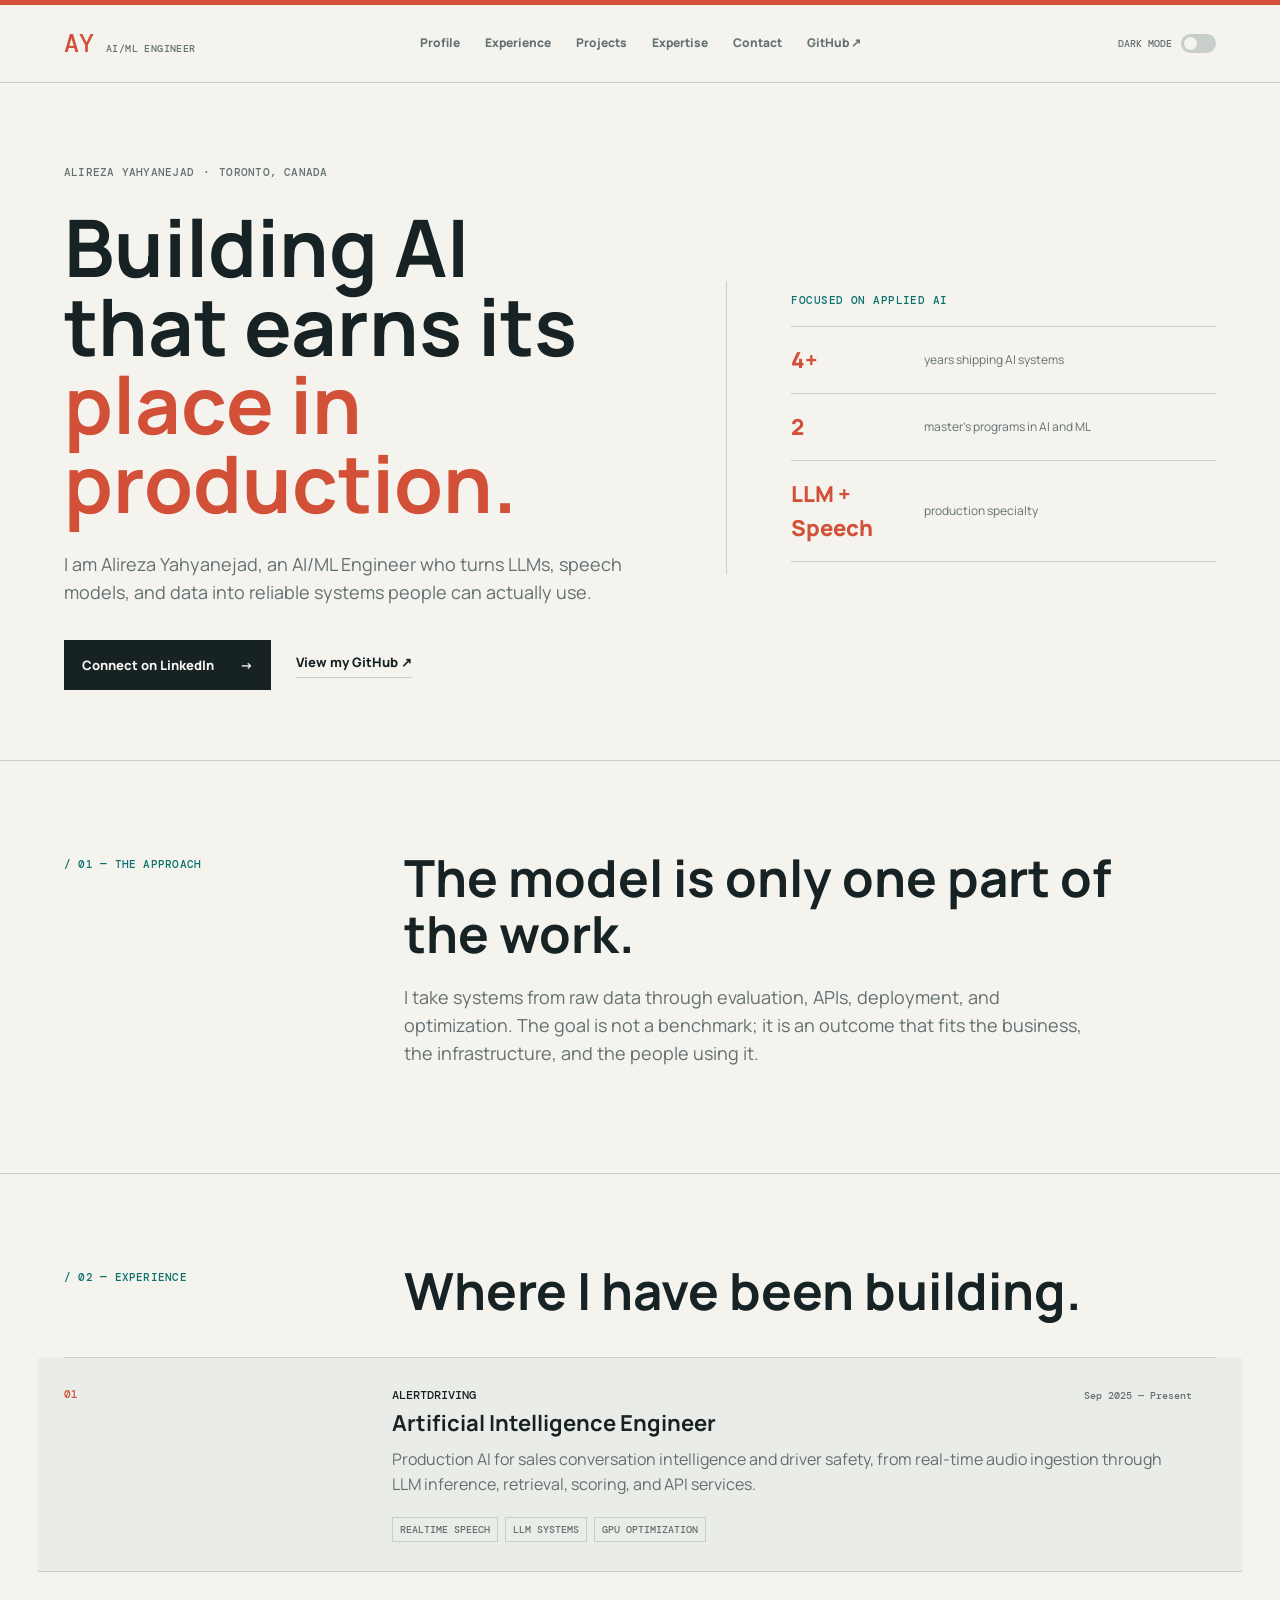
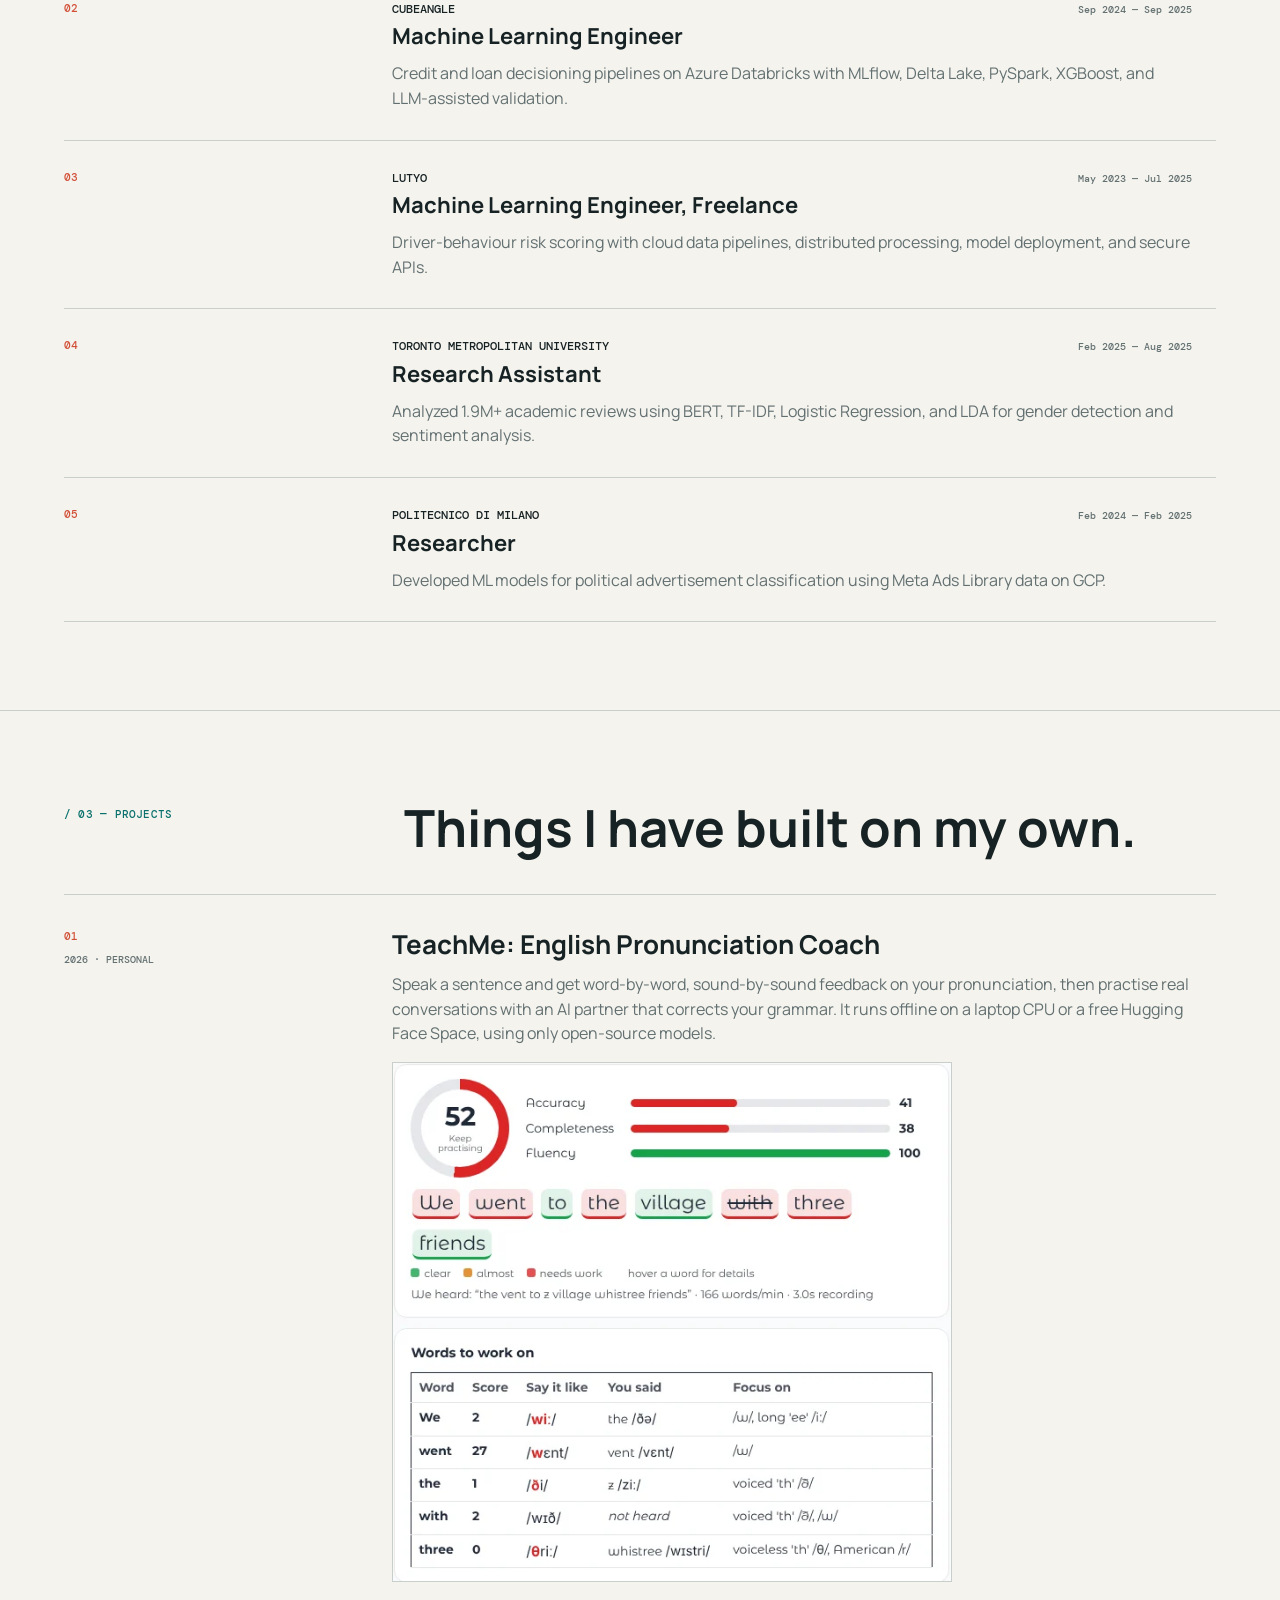
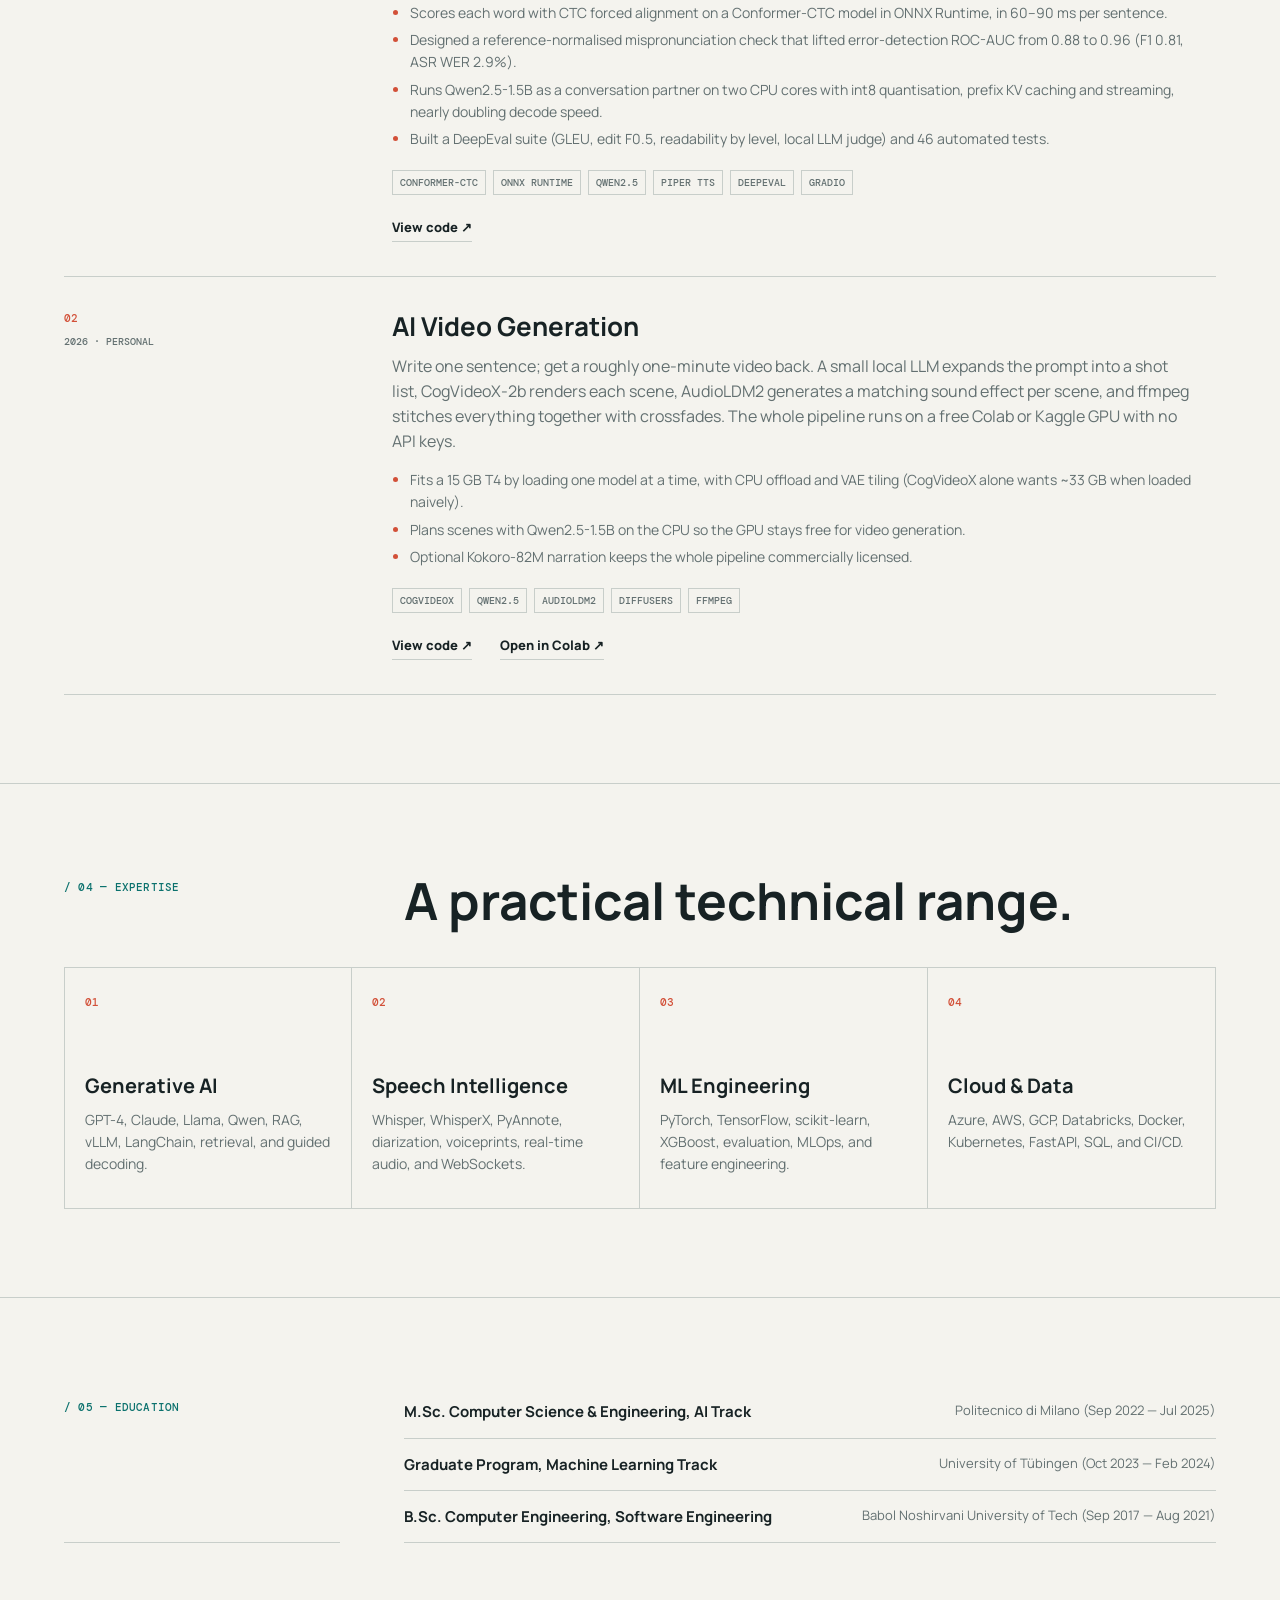
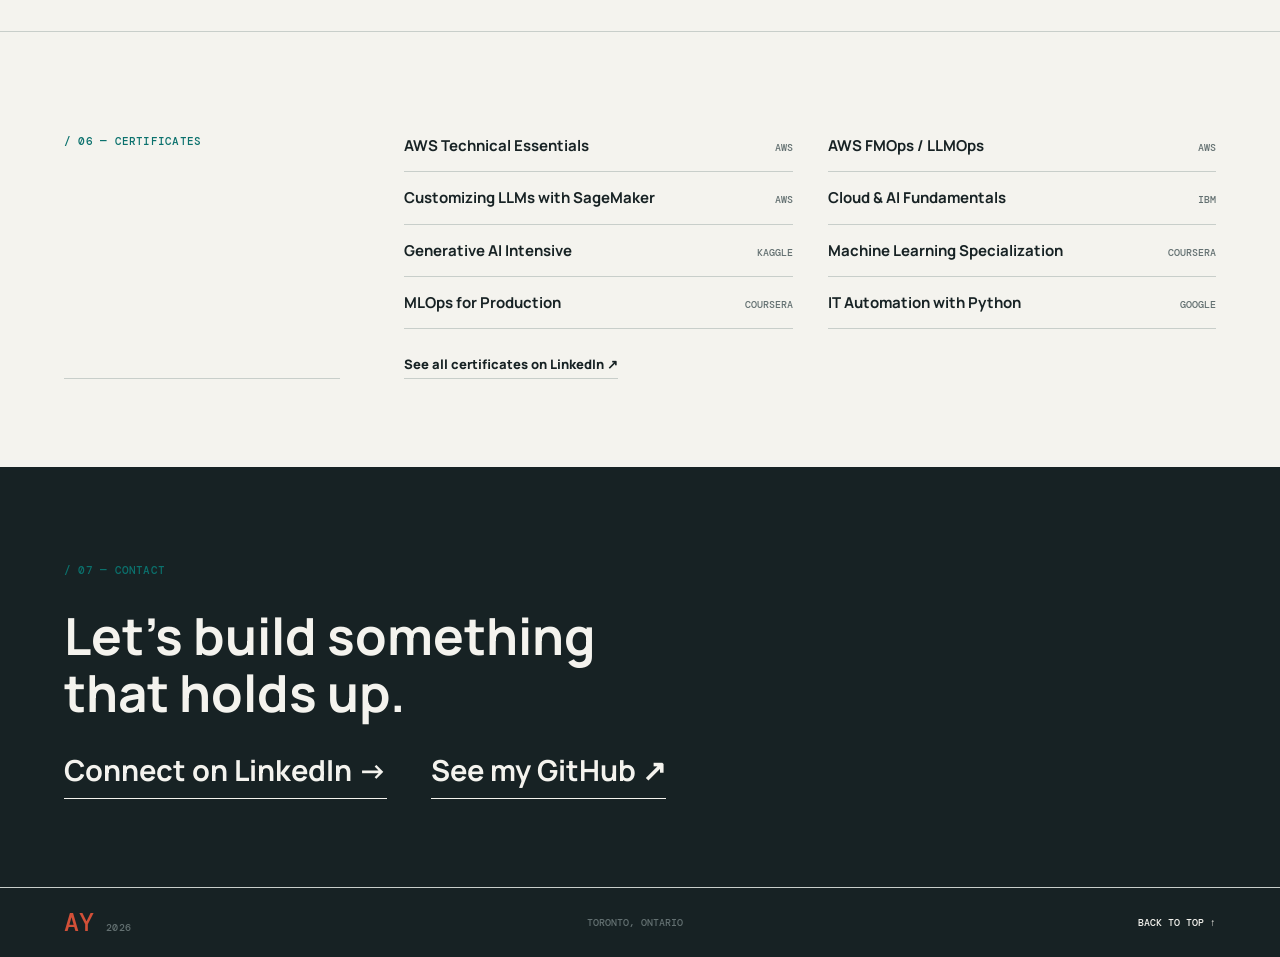
==== commit a09c6efb: "update projects" ====
--- a/index.html
+++ b/index.html
@@ -179,6 +179,7 @@
         "Real-time speech AI",
         "Automatic speech recognition",
         "Speaker diarization",
+        "Pronunciation assessment",
         "Text-to-video generation",
         "MLOps",
         "Cloud data engineering",
@@ -219,6 +220,21 @@
         "height": 887
       },
       "dateCreated": "2026-09-30",
+      "dateModified": "2026-10-03"
+    },
+    {
+      "@type": "SoftwareSourceCode",
+      "@id": "https://alirezayaned.github.io/#teachme",
+      "name": "TeachMe: English Pronunciation Coach",
+      "description": "Offline English pronunciation coach: word- and sound-level feedback via CTC forced alignment on a Conformer-CTC model, plus an AI conversation partner (Qwen2.5) that corrects grammar.",
+      "codeRepository": "https://github.com/alirezayaned/TeachMe-English-Pronunciation-Coach",
+      "programmingLanguage": "Python",
+      "license": "https://opensource.org/licenses/MIT",
+      "keywords": "pronunciation assessment, speech recognition, CTC forced alignment, ONNX Runtime, Qwen2.5, DeepEval, Gradio",
+      "image": "https://alirezayaned.github.io/assets/projects/teachme-report.webp",
+      "author": {
+        "@id": "https://alirezayaned.github.io/#person"
+      },
       "dateModified": "2026-10-03"
     },
     {
@@ -279,6 +295,22 @@
           <article class="project-item">
             <div class="project-index"><span class="number">01</span><span class="project-year">2026 · Personal</span></div>
             <div class="project-body">
+              <h3>TeachMe: English Pronunciation Coach</h3>
+              <p>Speak a sentence and get word-by-word, sound-by-sound feedback on your pronunciation, then practise real conversations with an AI partner that corrects your grammar. It runs offline on a laptop CPU or a free Hugging Face Space, using only open-source models.</p>
+              <figure class="project-shot"><img src="assets/projects/teachme-report.webp" width="634" height="588" loading="lazy" alt="TeachMe pronunciation report showing an overall score of 52, colour-coded words, and a table of mispronounced sounds with IPA and tips" /></figure>
+              <ul class="project-points">
+                <li>Scores each word with CTC forced alignment on a Conformer-CTC model in ONNX Runtime, in 60–90&nbsp;ms per sentence.</li>
+                <li>Designed a reference-normalised mispronunciation check that lifted error-detection ROC-AUC from 0.88 to 0.96 (F1 0.81, ASR WER 2.9%).</li>
+                <li>Runs Qwen2.5-1.5B as a conversation partner on two CPU cores with int8 quantisation, prefix KV caching and streaming, nearly doubling decode speed.</li>
+                <li>Built a DeepEval suite (GLEU, edit F0.5, readability by level, local LLM judge) and 46 automated tests.</li>
+              </ul>
+              <div class="result-row"><span>Conformer-CTC</span><span>ONNX Runtime</span><span>Qwen2.5</span><span>Piper TTS</span><span>DeepEval</span><span>Gradio</span></div>
+              <div class="project-links"><a href="https://github.com/alirezayaned/TeachMe-English-Pronunciation-Coach" target="_blank" rel="noreferrer">View code ↗</a></div>
+            </div>
+          </article>
+          <article class="project-item">
+            <div class="project-index"><span class="number">02</span><span class="project-year">2026 · Personal</span></div>
+            <div class="project-body">
               <h3>AI Video Generation</h3>
               <p>Write one sentence; get a roughly one-minute video back. A small local LLM expands the prompt into a shot list, CogVideoX-2b renders each scene, AudioLDM2 generates a matching sound effect per scene, and ffmpeg stitches everything together with crossfades. The whole pipeline runs on a free Colab or Kaggle GPU with no API keys.</p>
               <ul class="project-points">
@@ -292,7 +324,7 @@
           </article>
           <!--
             To add another project, copy the <article class="project-item"> block above,
-            paste it here, and change the number (02, 03, ...), year, title, text, tags and links.
+            paste it here, and change the number (03, 04, ...), year, title, text, tags and links.
           -->
         </div>
       </section>
--- a/styles.css
+++ b/styles.css
@@ -47,3 +47,6 @@
 /* Keep the centred nav clear of the brand and toggle on mid-size screens */
 @media (max-width:1100px) and (min-width:761px) { .brand em,.theme-control span { display:none; } nav { gap:20px; } }
 @media (max-width:760px) { .project-item { grid-template-columns:1fr; gap:14px; }.project-index { flex-direction:row; align-items:baseline; gap:14px; }.cert-list { grid-template-columns:1fr; } }
+
+.project-shot { border:1px solid var(--line); margin:4px 0 20px; max-width:560px; }
+.project-shot img { display:block; height:auto; width:100%; }
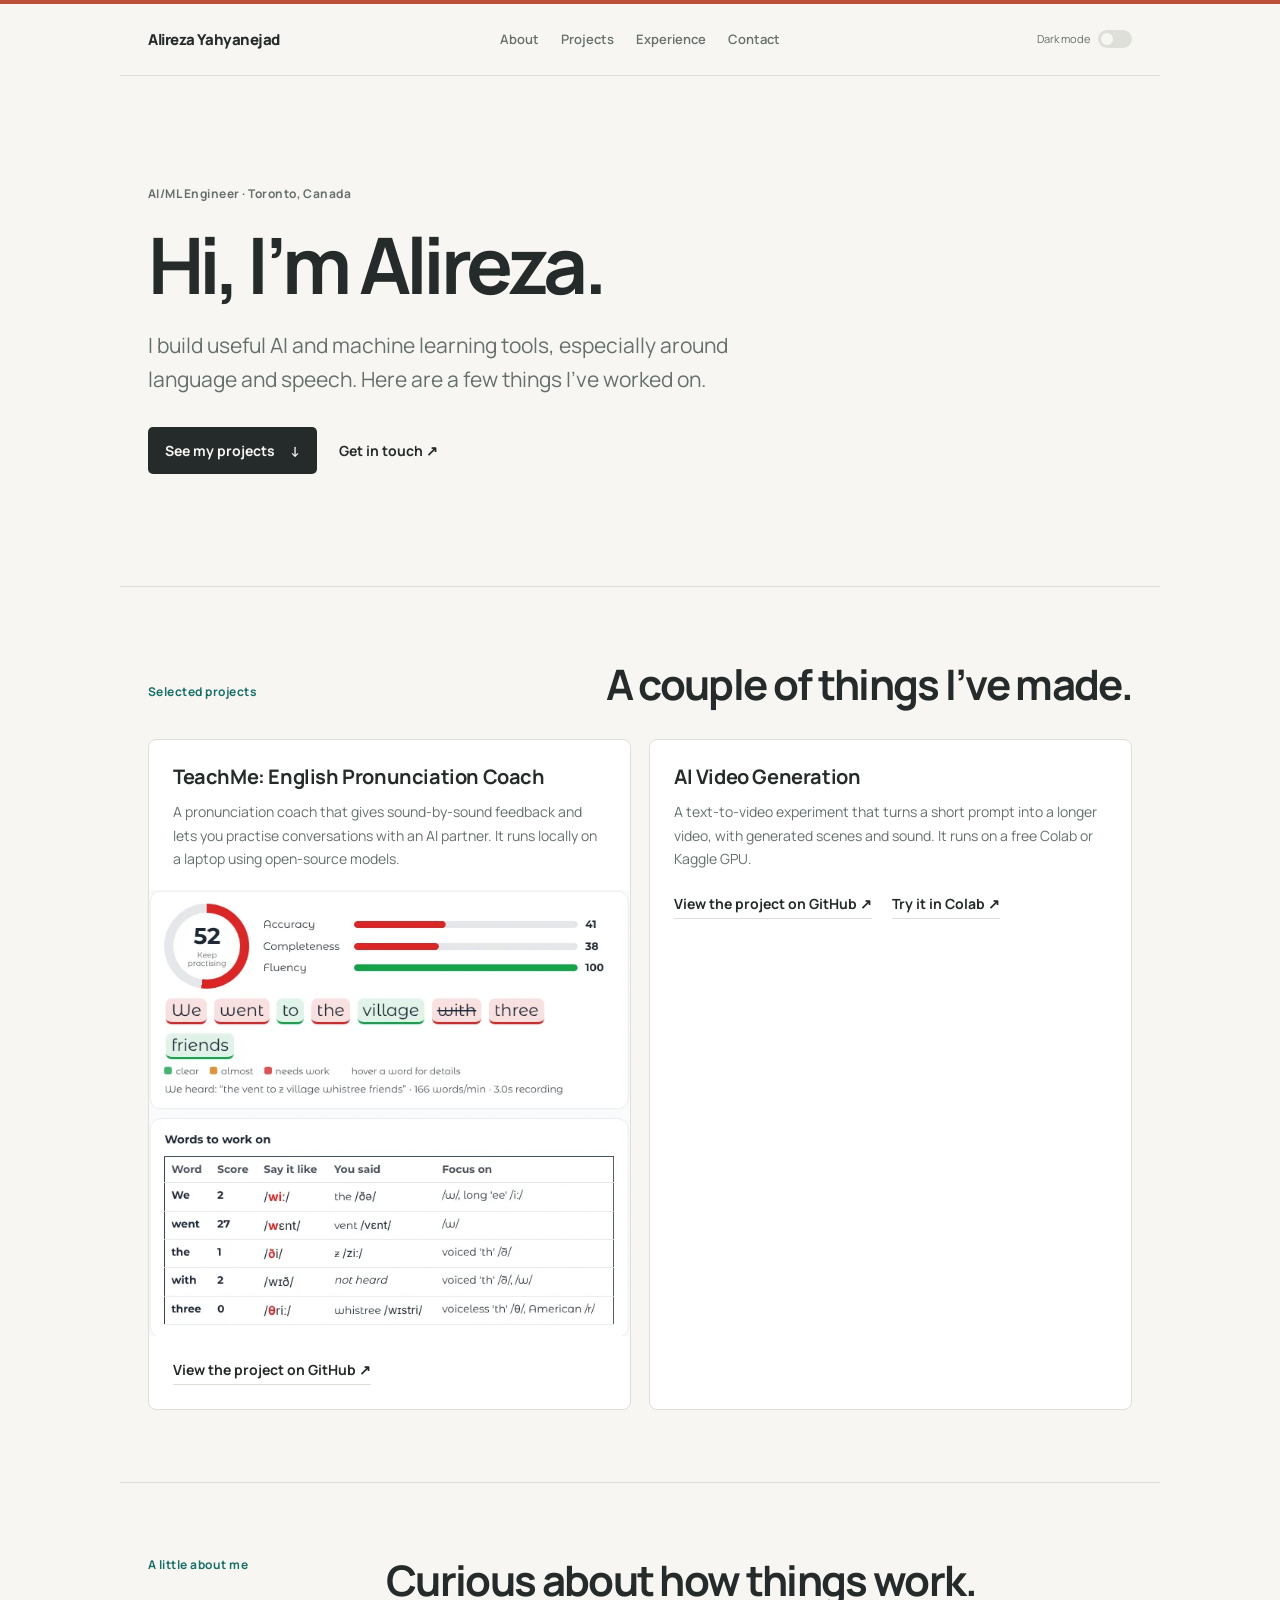
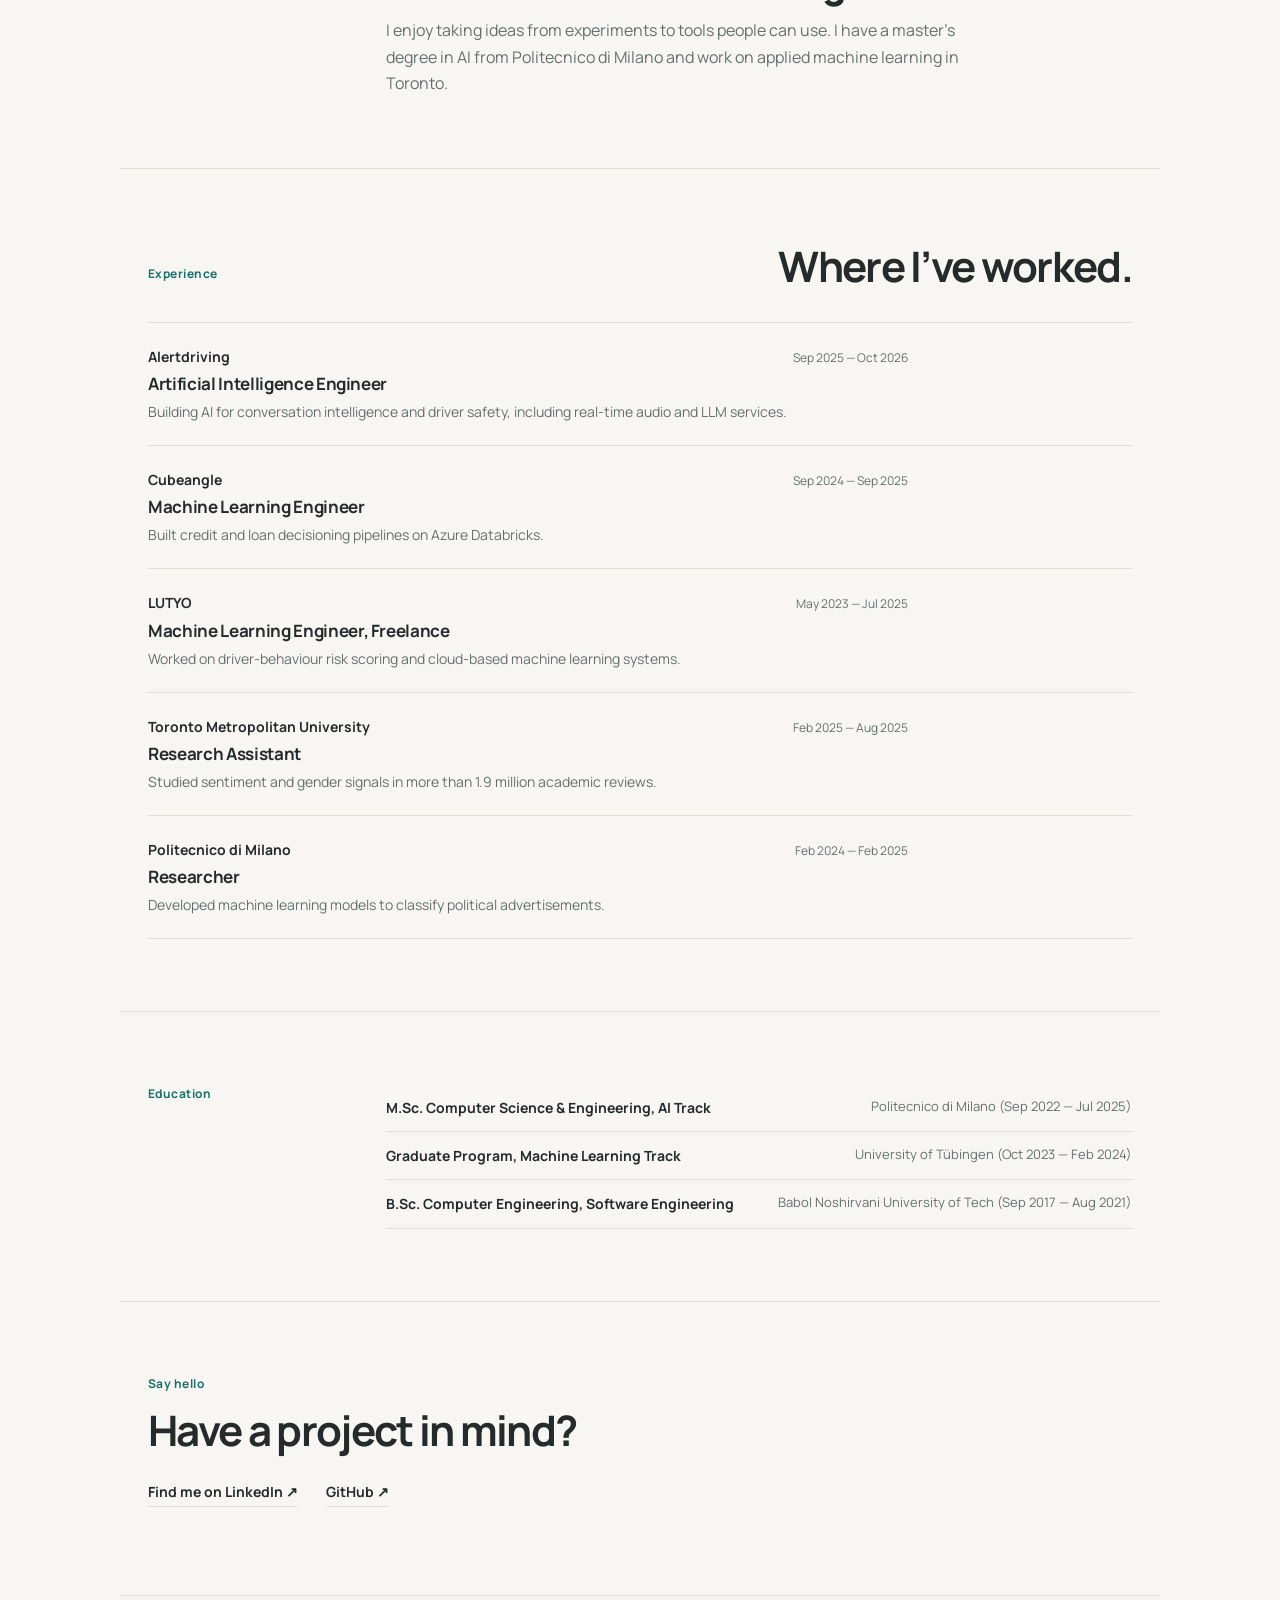
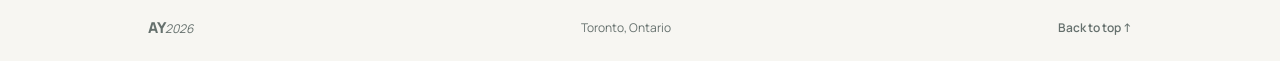
==== commit 6ea4d476: "Simplify personal portfolio Co-authored-by: Copilot <223556219+Copilot@users.noreply.github.com>" ====
--- a/index.html
+++ b/index.html
@@ -255,98 +255,61 @@
     </script>
     <link rel="preconnect" href="https://fonts.googleapis.com" />
     <link rel="preconnect" href="https://fonts.gstatic.com" crossorigin />
-    <link href="https://fonts.googleapis.com/css2?family=DM+Mono:wght@400;500&family=Manrope:wght@400;500;600;700;800&display=swap" rel="stylesheet" />
+    <link href="https://fonts.googleapis.com/css2?family=Manrope:wght@400;500;600;700;800&display=swap" rel="stylesheet" />
     <link rel="stylesheet" href="styles.css" />
   </head>
   <body>
     <div class="top-rule"></div>
     <header class="site-header">
-      <a class="brand" href="#top" aria-label="Alireza Yahyanejad, home"><span>AY</span><em>AI/ML Engineer</em></a>
+      <a class="brand" href="#top" aria-label="Alireza Yahyanejad, home"><span>Alireza Yahyanejad</span></a>
       <div class="header-controls">
         <label class="theme-control" for="theme-toggle"><span>Dark mode</span><input id="theme-toggle" type="checkbox" aria-label="Enable dark mode" /><i aria-hidden="true"></i></label>
         <button class="menu-toggle" type="button" aria-expanded="false" aria-controls="site-nav">Menu</button>
       </div>
-      <nav id="site-nav" aria-label="Primary navigation"><a href="#about">Profile</a><a href="#experience">Experience</a><a href="#projects">Projects</a><a href="#expertise">Expertise</a><a href="#contact">Contact</a><a href="https://github.com/alirezayaned" target="_blank" rel="noreferrer">GitHub ↗</a></nav>
+      <nav id="site-nav" aria-label="Primary navigation"><a href="#about">About</a><a href="#projects">Projects</a><a href="#experience">Experience</a><a href="#contact">Contact</a></nav>
     </header>
     <main id="top">
       <section class="hero" aria-labelledby="hero-title">
         <div class="hero-intro">
-          <p class="kicker">Alireza Yahyanejad <span aria-hidden="true">·</span> Toronto, Canada</p>
-          <h1 id="hero-title">Building AI<br />that earns its<br /><i>place in production.</i></h1>
-          <p class="hero-summary">I am Alireza Yahyanejad, an AI/ML Engineer who turns LLMs, speech models, and data into reliable systems people can actually use.</p>
-          <div class="hero-links"><a class="cta" href="https://www.linkedin.com/in/alirezayahyanejad" target="_blank" rel="noreferrer">Connect on LinkedIn <span aria-hidden="true">→</span></a><a href="https://github.com/alirezayaned" target="_blank" rel="noreferrer">View my GitHub ↗</a></div>
-        </div>
-        <aside class="hero-side" aria-label="Professional highlights"><p>Focused on applied AI</p><dl class="quick-facts"><div><dt>4+</dt><dd>years shipping AI systems</dd></div><div><dt>2</dt><dd>master's programs in AI and ML</dd></div><div><dt>LLM + Speech</dt><dd>production specialty</dd></div></dl></aside>
-      </section>
-      <section id="about" class="statement" aria-labelledby="about-title"><p class="section-tag">/ 01 — The approach</p><div><h2 id="about-title">The model is only one part of the work.</h2><p>I take systems from raw data through evaluation, APIs, deployment, and optimization. The goal is not a benchmark; it is an outcome that fits the business, the infrastructure, and the people using it.</p></div></section>
-      <section id="experience" class="experience" aria-labelledby="experience-title">
-        <div class="section-head"><p class="section-tag">/ 02 — Experience</p><h2 id="experience-title">Where I have been building.</h2></div>
-        <div class="experience-list">
-          <article class="experience-item current"><div class="number">01</div><div class="job"><p class="job-line"><strong>Alertdriving</strong><span>Sep 2025 — Present</span></p><h3>Artificial Intelligence Engineer</h3><p>Production AI for sales conversation intelligence and driver safety, from real-time audio ingestion through LLM inference, retrieval, scoring, and API services.</p><div class="result-row"><span>Realtime speech</span><span>LLM systems</span><span>GPU optimization</span></div></div></article>
-          <article class="experience-item"><div class="number">02</div><div class="job"><p class="job-line"><strong>Cubeangle</strong><span>Sep 2024 — Sep 2025</span></p><h3>Machine Learning Engineer</h3><p>Credit and loan decisioning pipelines on Azure Databricks with MLflow, Delta Lake, PySpark, XGBoost, and LLM-assisted validation.</p></div></article>
-          <article class="experience-item"><div class="number">03</div><div class="job"><p class="job-line"><strong>LUTYO</strong><span>May 2023 — Jul 2025</span></p><h3>Machine Learning Engineer, Freelance</h3><p>Driver-behaviour risk scoring with cloud data pipelines, distributed processing, model deployment, and secure APIs.</p></div></article>
-          <article class="experience-item"><div class="number">04</div><div class="job"><p class="job-line"><strong>Toronto Metropolitan University</strong><span>Feb 2025 — Aug 2025</span></p><h3>Research Assistant</h3><p>Analyzed 1.9M+ academic reviews using BERT, TF-IDF, Logistic Regression, and LDA for gender detection and sentiment analysis.</p></div></article>
-          <article class="experience-item"><div class="number">05</div><div class="job"><p class="job-line"><strong>Politecnico di Milano</strong><span>Feb 2024 — Feb 2025</span></p><h3>Researcher</h3><p>Developed ML models for political advertisement classification using Meta Ads Library data on GCP.</p></div></article>
+          <p class="kicker">AI/ML Engineer <span aria-hidden="true">·</span> Toronto, Canada</p>
+          <h1 id="hero-title">Hi, I’m Alireza.</h1>
+          <p class="hero-summary">I build useful AI and machine learning tools, especially around language and speech. Here are a few things I’ve worked on.</p>
+          <div class="hero-links"><a class="cta" href="#projects">See my projects <span aria-hidden="true">↓</span></a><a href="https://www.linkedin.com/in/alirezayahyanejad" target="_blank" rel="noreferrer">Get in touch ↗</a></div>
         </div>
       </section>
       <section id="projects" class="projects" aria-labelledby="projects-title">
-        <div class="section-head"><p class="section-tag">/ 03 — Projects</p><h2 id="projects-title">Things I have built on my own.</h2></div>
+        <div class="section-head"><p class="section-tag">Selected projects</p><h2 id="projects-title">A couple of things I’ve made.</h2></div>
         <div class="project-list">
           <article class="project-item">
-            <div class="project-index"><span class="number">01</span><span class="project-year">2026 · Personal</span></div>
             <div class="project-body">
               <h3>TeachMe: English Pronunciation Coach</h3>
-              <p>Speak a sentence and get word-by-word, sound-by-sound feedback on your pronunciation, then practise real conversations with an AI partner that corrects your grammar. It runs offline on a laptop CPU or a free Hugging Face Space, using only open-source models.</p>
+              <p>A pronunciation coach that gives sound-by-sound feedback and lets you practise conversations with an AI partner. It runs locally on a laptop using open-source models.</p>
               <figure class="project-shot"><img src="assets/projects/teachme-report.webp" width="634" height="588" loading="lazy" alt="TeachMe pronunciation report showing an overall score of 52, colour-coded words, and a table of mispronounced sounds with IPA and tips" /></figure>
-              <ul class="project-points">
-                <li>Scores each word with CTC forced alignment on a Conformer-CTC model in ONNX Runtime, in 60–90&nbsp;ms per sentence.</li>
-                <li>Designed a reference-normalised mispronunciation check that lifted error-detection ROC-AUC from 0.88 to 0.96 (F1 0.81, ASR WER 2.9%).</li>
-                <li>Runs Qwen2.5-1.5B as a conversation partner on two CPU cores with int8 quantisation, prefix KV caching and streaming, nearly doubling decode speed.</li>
-                <li>Built a DeepEval suite (GLEU, edit F0.5, readability by level, local LLM judge) and 46 automated tests.</li>
-              </ul>
-              <div class="result-row"><span>Conformer-CTC</span><span>ONNX Runtime</span><span>Qwen2.5</span><span>Piper TTS</span><span>DeepEval</span><span>Gradio</span></div>
-              <div class="project-links"><a href="https://github.com/alirezayaned/TeachMe-English-Pronunciation-Coach" target="_blank" rel="noreferrer">View code ↗</a></div>
+              <div class="project-links"><a href="https://github.com/alirezayaned/TeachMe-English-Pronunciation-Coach" target="_blank" rel="noreferrer">View the project on GitHub ↗</a></div>
             </div>
           </article>
           <article class="project-item">
-            <div class="project-index"><span class="number">02</span><span class="project-year">2026 · Personal</span></div>
             <div class="project-body">
               <h3>AI Video Generation</h3>
-              <p>Write one sentence; get a roughly one-minute video back. A small local LLM expands the prompt into a shot list, CogVideoX-2b renders each scene, AudioLDM2 generates a matching sound effect per scene, and ffmpeg stitches everything together with crossfades. The whole pipeline runs on a free Colab or Kaggle GPU with no API keys.</p>
-              <ul class="project-points">
-                <li>Fits a 15&nbsp;GB T4 by loading one model at a time, with CPU offload and VAE tiling (CogVideoX alone wants ~33&nbsp;GB when loaded naively).</li>
-                <li>Plans scenes with Qwen2.5-1.5B on the CPU so the GPU stays free for video generation.</li>
-                <li>Optional Kokoro-82M narration keeps the whole pipeline commercially licensed.</li>
-              </ul>
-              <div class="result-row"><span>CogVideoX</span><span>Qwen2.5</span><span>AudioLDM2</span><span>Diffusers</span><span>ffmpeg</span></div>
-              <div class="project-links"><a href="https://github.com/alirezayaned/AI-Video-Generation" target="_blank" rel="noreferrer">View code ↗</a><a href="https://colab.research.google.com/github/alirezayaned/AI-Video-Generation/blob/main/notebooks/cogvideox_text_to_video.ipynb" target="_blank" rel="noreferrer">Open in Colab ↗</a></div>
+              <p>A text-to-video experiment that turns a short prompt into a longer video, with generated scenes and sound. It runs on a free Colab or Kaggle GPU.</p>
+              <div class="project-links"><a href="https://github.com/alirezayaned/AI-Video-Generation" target="_blank" rel="noreferrer">View the project on GitHub ↗</a><a href="https://colab.research.google.com/github/alirezayaned/AI-Video-Generation/blob/main/notebooks/cogvideox_text_to_video.ipynb" target="_blank" rel="noreferrer">Try it in Colab ↗</a></div>
             </div>
           </article>
-          <!--
-            To add another project, copy the <article class="project-item"> block above,
-            paste it here, and change the number (03, 04, ...), year, title, text, tags and links.
-          -->
         </div>
       </section>
-      <section id="expertise" class="expertise" aria-labelledby="expertise-title"><div class="section-head"><p class="section-tag">/ 04 — Expertise</p><h2 id="expertise-title">A practical technical range.</h2></div><div class="capabilities"><article><span>01</span><h3>Generative AI</h3><p>GPT-4, Claude, Llama, Qwen, RAG, vLLM, LangChain, retrieval, and guided decoding.</p></article><article><span>02</span><h3>Speech Intelligence</h3><p>Whisper, WhisperX, PyAnnote, diarization, voiceprints, real-time audio, and WebSockets.</p></article><article><span>03</span><h3>ML Engineering</h3><p>PyTorch, TensorFlow, scikit-learn, XGBoost, evaluation, MLOps, and feature engineering.</p></article><article><span>04</span><h3>Cloud & Data</h3><p>Azure, AWS, GCP, Databricks, Docker, Kubernetes, FastAPI, SQL, and CI/CD.</p></article></div></section>
-      <section class="education" aria-label="Education"><p class="section-tag">/ 05 — Education</p><div><p><strong>M.Sc. Computer Science & Engineering, AI Track</strong><span>Politecnico di Milano (Sep 2022 — Jul 2025)</span></p><p><strong>Graduate Program, Machine Learning Track</strong><span>University of Tübingen (Oct 2023 — Feb 2024)</span></p><p><strong>B.Sc. Computer Engineering, Software Engineering</strong><span>Babol Noshirvani University of Tech (Sep 2017 — Aug 2021)</span></p></div></section>
-      <section class="education certificates" aria-labelledby="certificates-title">
-        <p class="section-tag" id="certificates-title">/ 06 — Certificates</p>
-        <div>
-          <ul class="cert-list">
-          <li><strong>AWS Technical Essentials</strong><span>AWS</span></li>
-          <li><strong>AWS FMOps / LLMOps</strong><span>AWS</span></li>
-          <li><strong>Customizing LLMs with SageMaker</strong><span>AWS</span></li>
-          <li><strong>Cloud &amp; AI Fundamentals</strong><span>IBM</span></li>
-          <li><strong>Generative AI Intensive</strong><span>Kaggle</span></li>
-          <li><strong>Machine Learning Specialization</strong><span>Coursera</span></li>
-          <li><strong>MLOps for Production</strong><span>Coursera</span></li>
-          <li><strong>IT Automation with Python</strong><span>Google</span></li>
-          </ul>
-          <a class="text-link" href="https://www.linkedin.com/in/alirezayahyanejad" target="_blank" rel="noreferrer">See all certificates on LinkedIn ↗</a>
+      <section id="about" class="statement" aria-labelledby="about-title"><p class="section-tag">A little about me</p><div><h2 id="about-title">Curious about how things work.</h2><p>I enjoy taking ideas from experiments to tools people can use. I have a master’s degree in AI from Politecnico di Milano and work on applied machine learning in Toronto.</p></div></section>
+      <section id="experience" class="experience" aria-labelledby="experience-title">
+        <div class="section-head"><p class="section-tag">Experience</p><h2 id="experience-title">Where I’ve worked.</h2></div>
+        <div class="experience-list">
+          <article class="experience-item"><div class="job"><p class="job-line"><strong>Alertdriving</strong><span>Sep 2025 — Oct 2026</span></p><h3>Artificial Intelligence Engineer</h3><p>Building AI for conversation intelligence and driver safety, including real-time audio and LLM services.</p></div></article>
+          <article class="experience-item"><div class="job"><p class="job-line"><strong>Cubeangle</strong><span>Sep 2024 — Sep 2025</span></p><h3>Machine Learning Engineer</h3><p>Built credit and loan decisioning pipelines on Azure Databricks.</p></div></article>
+          <article class="experience-item"><div class="job"><p class="job-line"><strong>LUTYO</strong><span>May 2023 — Jul 2025</span></p><h3>Machine Learning Engineer, Freelance</h3><p>Worked on driver-behaviour risk scoring and cloud-based machine learning systems.</p></div></article>
+          <article class="experience-item"><div class="job"><p class="job-line"><strong>Toronto Metropolitan University</strong><span>Feb 2025 — Aug 2025</span></p><h3>Research Assistant</h3><p>Studied sentiment and gender signals in more than 1.9 million academic reviews.</p></div></article>
+          <article class="experience-item"><div class="job"><p class="job-line"><strong>Politecnico di Milano</strong><span>Feb 2024 — Feb 2025</span></p><h3>Researcher</h3><p>Developed machine learning models to classify political advertisements.</p></div></article>
         </div>
       </section>
-      <section id="contact" class="contact" aria-labelledby="contact-title"><p class="section-tag">/ 07 — Contact</p><h2 id="contact-title">Let's build something<br />that holds up.</h2><div class="contact-links"><a href="https://www.linkedin.com/in/alirezayahyanejad" target="_blank" rel="noreferrer">Connect on LinkedIn <span aria-hidden="true">→</span></a><a href="https://github.com/alirezayaned" target="_blank" rel="noreferrer">See my GitHub <span aria-hidden="true">↗</span></a></div></section>
+      <section class="education" aria-label="Education"><p class="section-tag">Education</p><div><p><strong>M.Sc. Computer Science & Engineering, AI Track</strong><span>Politecnico di Milano (Sep 2022 — Jul 2025)</span></p><p><strong>Graduate Program, Machine Learning Track</strong><span>University of Tübingen (Oct 2023 — Feb 2024)</span></p><p><strong>B.Sc. Computer Engineering, Software Engineering</strong><span>Babol Noshirvani University of Tech (Sep 2017 — Aug 2021)</span></p></div></section>
+      <section id="contact" class="contact" aria-labelledby="contact-title"><p class="section-tag">Say hello</p><h2 id="contact-title">Have a project in mind?</h2><div class="contact-links"><a href="https://www.linkedin.com/in/alirezayahyanejad" target="_blank" rel="noreferrer">Find me on LinkedIn ↗</a><a href="https://github.com/alirezayaned" target="_blank" rel="noreferrer">GitHub ↗</a></div></section>
     </main>
     <footer><a class="brand" href="#top"><span>AY</span><em>2026</em></a><p>Toronto, Ontario</p><a href="#top">Back to top ↑</a></footer>
     <script src="script.js" defer></script>
--- a/styles.css
+++ b/styles.css
@@ -1,52 +1,524 @@
-:root { --bg:#f4f3ee; --surface:#e9ece7; --ink:#172224; --muted:#637071; --line:#c8ceca; --accent:#d25038; --accent-2:#0b716d; --inverse:#172224; --inverse-ink:#f4f3ee; }
-body.dark { --bg:#161c1d; --surface:#222b2c; --ink:#edf0e8; --muted:#aab5b0; --line:#3a4645; --accent:#f08163; --accent-2:#73c7ba; --inverse:#edf0e8; --inverse-ink:#172224; }
-* { box-sizing:border-box; } html { scroll-behavior:smooth; } body { background:var(--bg); color:var(--ink); font-family:Manrope,Arial,sans-serif; line-height:1.55; margin:0; transition:background .25s,color .25s; } a { color:inherit; text-decoration:none; } h1,h2,h3,p { margin-top:0; } .top-rule { background:var(--accent); height:5px; }
-.site-header { align-items:center; border-bottom:1px solid var(--line); display:flex; justify-content:space-between; margin:auto; max-width:1480px; min-height:78px; padding:0 5vw; position:relative; }.brand { align-items:baseline; display:flex; gap:12px; }.brand span { color:var(--accent); font:500 25px/1 "DM Mono",monospace; }.brand em { color:var(--muted); font:500 10px/1 "DM Mono",monospace; font-style:normal; letter-spacing:.04em; text-transform:uppercase; }.header-controls { align-items:center; display:flex; gap:24px; } nav { display:flex; gap:25px; left:50%; position:absolute; transform:translateX(-50%); } nav a,.menu-toggle { color:var(--muted); font-size:12px; font-weight:800; white-space:nowrap; } nav a:hover { color:var(--accent); }
-.theme-control { align-items:center; color:var(--muted); cursor:pointer; display:flex; font:500 10px/1 "DM Mono",monospace; gap:9px; text-transform:uppercase; }.theme-control input { height:1px; opacity:0; position:absolute; width:1px; }.theme-control i { background:var(--line); border-radius:99px; display:block; height:19px; position:relative; width:35px; }.theme-control i::after { background:var(--bg); border-radius:50%; content:""; height:13px; left:3px; position:absolute; top:3px; transition:transform .2s; width:13px; }.theme-control input:checked + i { background:var(--accent-2); }.theme-control input:checked + i::after { transform:translateX(16px); }.theme-control input:focus-visible + i { outline:2px solid var(--accent); outline-offset:3px; }.menu-toggle { background:none; border:0; cursor:pointer; display:none; padding:8px 0; }
-.hero { display:grid; grid-template-columns:minmax(0,1.15fr) minmax(350px,.85fr); margin:auto; max-width:1480px; min-height:650px; padding:82px 5vw 70px; }.hero-intro { align-self:center; }.kicker,.section-tag,.art-caption,.number { font:500 11px/1.45 "DM Mono",monospace; letter-spacing:.02em; text-transform:uppercase; }.kicker { align-items:center; color:var(--muted); display:flex; gap:9px; margin-bottom:27px; }.kicker b { color:var(--accent); }.status-dot { background:var(--accent-2); border-radius:50%; height:7px; width:7px; }.hero h1 { font-size:clamp(50px,6.2vw,96px); letter-spacing:0; line-height:.99; margin-bottom:29px; max-width:780px; }.hero h1 i { color:var(--accent); font-style:normal; }.hero-summary { color:var(--muted); font-size:18px; max-width:590px; }.hero-links { align-items:center; display:flex; flex-wrap:wrap; gap:25px; margin-top:33px; }.hero-links > a:not(.cta) { border-bottom:1px solid var(--line); font-size:13px; font-weight:800; padding-bottom:4px; }.cta { background:var(--ink); color:var(--bg); font-size:13px; font-weight:800; padding:15px 18px; }.cta:hover { background:var(--accent); }.cta span { margin-left:23px; }
-.hero-side { align-self:center; border-left:1px solid var(--line); padding-left:5vw; }.art-frame { background:var(--surface); min-height:320px; overflow:hidden; padding:20px; position:relative; }.art-frame img { display:block; height:280px; mix-blend-mode:multiply; object-fit:cover; width:100%; }.dark .art-frame img { filter:invert(.88) hue-rotate(155deg) saturate(.7); mix-blend-mode:screen; opacity:.84; }.art-caption { align-items:center; bottom:15px; color:var(--muted); display:flex; justify-content:space-between; left:17px; position:absolute; right:17px; }.quick-facts { display:grid; grid-template-columns:1fr 1fr 1.4fr; margin:0; }.quick-facts div { border-bottom:1px solid var(--line); border-right:1px solid var(--line); min-height:96px; padding:17px 10px 0 0; }.quick-facts div+div { padding-left:12px; }.quick-facts div:last-child { border-right:0; }.quick-facts dt { color:var(--accent); font-size:20px; font-weight:800; }.quick-facts dd { color:var(--muted); font-size:11px; line-height:1.35; margin:4px 0; }
-.statement,.experience,.projects,.expertise,.education { border-top:1px solid var(--line); margin:auto; max-width:1480px; padding:88px 5vw; }.section-tag { color:var(--accent-2); }.statement { display:grid; gap:5vw; grid-template-columns:24% 1fr; }.statement h2,.section-head h2,.contact h2 { font-size:clamp(32px,4vw,58px); letter-spacing:0; line-height:1.1; }.statement h2 { margin-bottom:22px; max-width:800px; }.statement div > p { color:var(--muted); font-size:18px; max-width:680px; }.section-head { align-items:baseline; display:flex; justify-content:space-between; margin-bottom:38px; }.section-head h2 { margin:0; max-width:650px; }.experience-list { border-top:1px solid var(--line); }.experience-item { border-bottom:1px solid var(--line); display:grid; gap:4vw; grid-template-columns:24% 1fr; padding:29px 0; }.experience-item.current { background:var(--surface); margin:0 -2vw; padding-left:2vw; padding-right:2vw; }.number { color:var(--accent); }.job { max-width:800px; }.job-line { align-items:baseline; display:flex; justify-content:space-between; margin-bottom:6px; }.job-line strong { font:500 12px/1.4 "DM Mono",monospace; text-transform:uppercase; }.job-line span { color:var(--muted); font:500 10px/1.4 "DM Mono",monospace; }.job h3 { font-size:22px; line-height:1.25; margin-bottom:10px; }.job > p:not(.job-line) { color:var(--muted); margin-bottom:0; }.result-row { display:flex; flex-wrap:wrap; gap:7px; margin-top:20px; }.result-row span { border:1px solid var(--line); color:var(--muted); font:500 10px "DM Mono",monospace; padding:5px 7px; text-transform:uppercase; }
-.capabilities { border-top:1px solid var(--line); display:grid; grid-template-columns:repeat(4,1fr); }.capabilities article { border-bottom:1px solid var(--line); border-right:1px solid var(--line); min-height:240px; padding:20px; }.capabilities article:first-child { border-left:1px solid var(--line); }.capabilities span { color:var(--accent); font:500 11px "DM Mono",monospace; }.capabilities h3 { font-size:20px; margin:58px 0 8px; }.capabilities p { color:var(--muted); font-size:14px; }.education { display:grid; gap:5vw; grid-template-columns:24% 1fr; }.education p { border-bottom:1px solid var(--line); display:flex; flex-wrap:wrap; gap:10px 35px; justify-content:space-between; margin:0; padding:14px 0; }.education strong { font-size:15px; }.education span { color:var(--muted); font-size:13px; }
-.contact { background:var(--inverse); color:var(--inverse-ink); padding:88px max(5vw,calc((100vw - 1332px)/2)); }.contact .section-tag { color:var(--accent-2); }.contact h2 { margin:28px 0; }.contact-links { display:flex; flex-wrap:wrap; gap:18px 44px; }.contact-links a { border-bottom:1px solid currentColor; display:inline-block; font-size:clamp(18px,2.3vw,29px); font-weight:700; padding-bottom:5px; }.contact-links a:hover { color:var(--accent); } footer { align-items:center; background:var(--inverse); border-top:1px solid var(--line); color:var(--inverse-ink); display:flex; justify-content:space-between; padding:22px max(5vw,calc((100vw - 1332px)/2)); } footer p { color:var(--muted); font:500 10px "DM Mono",monospace; margin:0; text-transform:uppercase; } footer > a:last-child { font:500 10px "DM Mono",monospace; text-transform:uppercase; }
-@media (max-width:760px) { .site-header { min-height:66px; }.brand em,.theme-control span { display:none; }.menu-toggle { display:block; } nav { background:var(--bg); border-bottom:1px solid var(--line); display:none; flex-direction:column; gap:0; left:0; padding:9px 5vw 16px; position:absolute; right:0; top:65px; transform:none; z-index:3; } nav.open { display:flex; } nav a { border-bottom:1px solid var(--line); padding:13px 0; }.hero { display:block; min-height:0; padding:63px 5vw; }.hero-side { border-left:0; border-top:1px solid var(--line); margin-top:55px; padding:24px 0 0; }.art-frame { min-height:260px; }.art-frame img { height:230px; }.statement,.education,.experience-item { grid-template-columns:1fr; gap:20px; }.statement,.experience,.projects,.expertise,.education { padding:63px 5vw; }.section-head { align-items:flex-start; flex-direction:column; gap:17px; }.capabilities { grid-template-columns:1fr 1fr; }.capabilities article:nth-child(3) { border-left:1px solid var(--line); }.education p { display:block; }.education span { display:block; margin-top:4px; } }
-@media (max-width:460px) { .hero h1 { font-size:48px; }.hero-summary { font-size:16px; }.capabilities { grid-template-columns:1fr; }.capabilities article { border-left:1px solid var(--line); min-height:180px; }.capabilities h3 { margin-top:34px; }.quick-facts { grid-template-columns:1fr 1fr; }.quick-facts div:last-child { grid-column:1 / -1; }.contact { padding:63px 5vw; } footer { align-items:flex-start; flex-direction:column; gap:12px; } }
-
-/* The content leads; labels are now quiet anchors in a consistent left column. */
-.hero-side { align-self:center; border-left:1px solid var(--line); padding:12px 0 12px 5vw; }
-.hero-side > p { color:var(--accent-2); font:500 11px/1.45 "DM Mono",monospace; letter-spacing:.04em; margin:0 0 17px; text-transform:uppercase; }
-.quick-facts { border-top:1px solid var(--line); display:block; margin:0; }
-.quick-facts div { border-bottom:1px solid var(--line); border-right:0; display:grid; gap:18px; grid-template-columns:115px 1fr; min-height:0; padding:16px 0; }
-.quick-facts div + div { padding-left:0; }.quick-facts dt { font-size:22px; }.quick-facts dd { align-self:center; font-size:12px; margin:0; }
-.section-head { align-items:start; display:grid; gap:5vw; grid-template-columns:24% 1fr; justify-content:normal; }
-.section-head h2 { max-width:760px; }
-.section-tag { color:var(--accent-2); padding-top:8px; }
-@media (max-width:760px) { .hero-side { border-left:0; border-top:1px solid var(--line); margin-top:55px; padding:24px 0 0; }.section-head { display:grid; grid-template-columns:1fr; gap:17px; }.section-tag { padding-top:0; } }
-
-/* Projects */
-.project-list { border-top:1px solid var(--line); }
-.project-item { border-bottom:1px solid var(--line); display:grid; gap:4vw; grid-template-columns:24% 1fr; padding:34px 0; }
-.project-index { display:flex; flex-direction:column; gap:8px; }
-.project-year { color:var(--muted); font:500 10px/1.4 "DM Mono",monospace; text-transform:uppercase; }
-.project-body { max-width:800px; }
-.project-body h3 { font-size:26px; line-height:1.2; margin-bottom:12px; }
-.project-body > p { color:var(--muted); margin-bottom:16px; }
-.project-points { color:var(--muted); font-size:14px; margin:0; padding-left:18px; }
-.project-points li { margin-bottom:6px; }
-.project-points li::marker { color:var(--accent); }
-.project-links { display:flex; flex-wrap:wrap; gap:12px 28px; margin-top:22px; }
-.project-links a, .text-link { border-bottom:1px solid var(--line); font-size:13px; font-weight:800; padding-bottom:4px; }
-.project-links a:hover, .text-link:hover, .hero-links > a:not(.cta):hover { border-color:var(--accent); color:var(--accent); }
-
-/* Certificates */
-.cert-list { display:grid; gap:0 35px; grid-template-columns:1fr 1fr; list-style:none; margin:0 0 22px; padding:0; }
-.cert-list li { align-items:baseline; border-bottom:1px solid var(--line); display:flex; gap:12px; justify-content:space-between; padding:14px 0; }
-.cert-list strong { font-size:15px; }
-.cert-list span { color:var(--muted); flex-shrink:0; font:500 10px/1.4 "DM Mono",monospace; text-transform:uppercase; }
-.text-link { display:inline-block; }
-
-/* Keep the centred nav clear of the brand and toggle on mid-size screens */
-@media (max-width:1100px) and (min-width:761px) { .brand em,.theme-control span { display:none; } nav { gap:20px; } }
-@media (max-width:760px) { .project-item { grid-template-columns:1fr; gap:14px; }.project-index { flex-direction:row; align-items:baseline; gap:14px; }.cert-list { grid-template-columns:1fr; } }
-
-.project-shot { border:1px solid var(--line); margin:4px 0 20px; max-width:560px; }
-.project-shot img { display:block; height:auto; width:100%; }
+:root {
+  color-scheme: light;
+  --bg: #f7f6f2;
+  --surface: #fff;
+  --ink: #252b2a;
+  --muted: #65706d;
+  --line: #dedfd9;
+  --accent: #bd4f39;
+  --accent-2: #176f68;
+}
+
+body.dark {
+  color-scheme: dark;
+  --bg: #171d1c;
+  --surface: #202827;
+  --ink: #edf0e9;
+  --muted: #abb5b0;
+  --line: #394341;
+  --accent: #ef8b70;
+  --accent-2: #78c9bb;
+}
+
+* {
+  box-sizing: border-box;
+}
+
+html {
+  scroll-behavior: smooth;
+}
+
+body {
+  background: var(--bg);
+  color: var(--ink);
+  font-family: Manrope, Arial, sans-serif;
+  line-height: 1.65;
+  margin: 0;
+  transition: background .2s, color .2s;
+}
+
+a {
+  color: inherit;
+  text-decoration: none;
+}
+
+a:hover {
+  color: var(--accent);
+}
+
+h1,
+h2,
+h3,
+p {
+  margin-top: 0;
+}
+
+.top-rule {
+  background: var(--accent);
+  height: 4px;
+}
+
+.site-header {
+  align-items: center;
+  border-bottom: 1px solid var(--line);
+  display: flex;
+  justify-content: space-between;
+  margin: auto;
+  max-width: 1040px;
+  min-height: 72px;
+  padding: 0 28px;
+  position: relative;
+}
+
+.brand span {
+  font-size: 15px;
+  font-weight: 800;
+  letter-spacing: -.03em;
+}
+
+.header-controls {
+  align-items: center;
+  display: flex;
+  gap: 20px;
+}
+
+.site-header nav {
+  display: flex;
+  gap: 22px;
+  left: 50%;
+  position: absolute;
+  transform: translateX(-50%);
+}
+
+.site-header nav a,
+.menu-toggle {
+  color: var(--muted);
+  font-size: 13px;
+  font-weight: 600;
+}
+
+.theme-control {
+  align-items: center;
+  color: var(--muted);
+  cursor: pointer;
+  display: flex;
+  font-size: 11px;
+  gap: 8px;
+}
+
+.theme-control input {
+  height: 1px;
+  opacity: 0;
+  position: absolute;
+  width: 1px;
+}
+
+.theme-control i {
+  background: var(--line);
+  border-radius: 20px;
+  display: block;
+  height: 18px;
+  position: relative;
+  width: 34px;
+}
+
+.theme-control i::after {
+  background: var(--bg);
+  border-radius: 50%;
+  content: "";
+  height: 12px;
+  left: 3px;
+  position: absolute;
+  top: 3px;
+  transition: transform .2s;
+  width: 12px;
+}
+
+.theme-control input:checked + i {
+  background: var(--accent-2);
+}
+
+.theme-control input:checked + i::after {
+  transform: translateX(16px);
+}
+
+.theme-control input:focus-visible + i {
+  outline: 2px solid var(--accent);
+  outline-offset: 3px;
+}
+
+.menu-toggle {
+  background: none;
+  border: 0;
+  cursor: pointer;
+  display: none;
+  padding: 6px 0;
+}
+
+.hero {
+  margin: auto;
+  max-width: 1040px;
+  padding: 108px 28px 112px;
+}
+
+.kicker,
+.section-tag {
+  color: var(--accent-2);
+  font-size: 12px;
+  font-weight: 700;
+  letter-spacing: .04em;
+}
+
+.kicker {
+  color: var(--muted);
+  margin-bottom: 20px;
+}
+
+.hero h1 {
+  font-size: clamp(48px, 8vw, 78px);
+  letter-spacing: -.06em;
+  line-height: 1.05;
+  margin-bottom: 22px;
+}
+
+.hero-summary {
+  color: var(--muted);
+  font-size: clamp(17px, 2.4vw, 21px);
+  max-width: 620px;
+}
+
+.hero-links {
+  align-items: center;
+  display: flex;
+  flex-wrap: wrap;
+  gap: 22px;
+  margin-top: 30px;
+}
+
+.hero-links a,
+.project-links a {
+  font-size: 14px;
+  font-weight: 700;
+}
+
+.hero-links .cta {
+  background: var(--ink);
+  border-radius: 5px;
+  color: var(--bg);
+  padding: 12px 17px;
+}
+
+.hero-links .cta:hover {
+  background: var(--accent);
+  color: #fff;
+}
+
+.hero-links .cta span {
+  margin-left: 12px;
+}
+
+.statement,
+.experience,
+.projects,
+.education {
+  border-top: 1px solid var(--line);
+  margin: auto;
+  max-width: 1040px;
+  padding: 72px 28px;
+}
+
+.statement {
+  align-items: start;
+  display: grid;
+  gap: 48px;
+  grid-template-columns: 190px 1fr;
+}
+
+.statement h2,
+.section-head h2,
+.contact h2 {
+  font-size: clamp(28px, 4vw, 42px);
+  letter-spacing: -.04em;
+  line-height: 1.2;
+}
+
+.statement h2 {
+  margin-bottom: 12px;
+}
+
+.statement div > p {
+  color: var(--muted);
+  font-size: 16px;
+  margin-bottom: 0;
+  max-width: 620px;
+}
+
+.section-head {
+  align-items: end;
+  display: flex;
+  flex-wrap: wrap;
+  gap: 8px 24px;
+  justify-content: space-between;
+  margin-bottom: 30px;
+}
+
+.section-head .section-tag {
+  margin-bottom: 8px;
+}
+
+.section-head h2 {
+  margin: 0;
+}
+
+.project-list {
+  display: grid;
+  gap: 18px;
+  grid-template-columns: repeat(2, minmax(0, 1fr));
+}
+
+.project-item {
+  background: var(--surface);
+  border: 1px solid var(--line);
+  border-radius: 8px;
+  overflow: hidden;
+}
+
+.project-body {
+  padding: 24px;
+}
+
+.project-body h3,
+.job h3 {
+  font-size: 20px;
+  letter-spacing: -.02em;
+  line-height: 1.3;
+  margin-bottom: 10px;
+}
+
+.project-body > p,
+.job > p:not(.job-line) {
+  color: var(--muted);
+  font-size: 14px;
+}
+
+.project-shot {
+  margin: 20px -24px;
+}
+
+.project-shot img {
+  display: block;
+  height: auto;
+  width: 100%;
+}
+
+.project-links {
+  display: flex;
+  flex-wrap: wrap;
+  gap: 14px 20px;
+  margin-top: 22px;
+}
+
+.project-links a {
+  border-bottom: 1px solid var(--line);
+  padding-bottom: 3px;
+}
+
+.experience-list {
+  border-top: 1px solid var(--line);
+}
+
+.experience-item {
+  border-bottom: 1px solid var(--line);
+  padding: 22px 0;
+}
+
+.job {
+  max-width: 760px;
+}
+
+.job-line {
+  align-items: baseline;
+  display: flex;
+  flex-wrap: wrap;
+  gap: 4px 20px;
+  justify-content: space-between;
+  margin-bottom: 5px;
+}
+
+.job-line strong {
+  font-size: 14px;
+}
+
+.job-line span {
+  color: var(--muted);
+  font-size: 12px;
+}
+
+.job h3 {
+  font-size: 17px;
+  margin-bottom: 5px;
+}
+
+.job > p:not(.job-line) {
+  margin-bottom: 0;
+}
+
+.education {
+  display: grid;
+  gap: 48px;
+  grid-template-columns: 190px 1fr;
+}
+
+.education .section-tag {
+  margin-bottom: 0;
+}
+
+.education div > p {
+  border-bottom: 1px solid var(--line);
+  display: flex;
+  flex-wrap: wrap;
+  gap: 6px 24px;
+  justify-content: space-between;
+  margin: 0;
+  padding: 12px 0;
+}
+
+.education strong {
+  font-size: 14px;
+}
+
+.education span {
+  color: var(--muted);
+  font-size: 13px;
+}
+
+.contact {
+  border-top: 1px solid var(--line);
+  margin: auto;
+  max-width: 1040px;
+  padding: 72px 28px 88px;
+}
+
+.contact h2 {
+  margin: 12px 0 24px;
+}
+
+.contact-links {
+  display: flex;
+  flex-wrap: wrap;
+  gap: 14px 28px;
+}
+
+.contact-links a {
+  border-bottom: 1px solid var(--line);
+  font-size: 14px;
+  font-weight: 700;
+  padding-bottom: 3px;
+}
+
+footer {
+  align-items: center;
+  border-top: 1px solid var(--line);
+  color: var(--muted);
+  display: flex;
+  font-size: 12px;
+  justify-content: space-between;
+  margin: auto;
+  max-width: 1040px;
+  padding: 20px 28px;
+}
+
+footer p {
+  margin: 0;
+}
+
+footer > a:last-child {
+  font-weight: 600;
+}
+
+@media (max-width: 760px) {
+  .site-header {
+    min-height: 64px;
+    padding: 0 20px;
+  }
+
+  .brand span {
+    font-size: 14px;
+  }
+
+  .theme-control span {
+    display: none;
+  }
+
+  .menu-toggle {
+    display: block;
+  }
+
+  .site-header nav {
+    background: var(--bg);
+    border-bottom: 1px solid var(--line);
+    display: none;
+    flex-direction: column;
+    gap: 0;
+    left: 0;
+    padding: 8px 20px 14px;
+    position: absolute;
+    right: 0;
+    top: 63px;
+    transform: none;
+    z-index: 2;
+  }
+
+  .site-header nav.open {
+    display: flex;
+  }
+
+  .site-header nav a {
+    border-bottom: 1px solid var(--line);
+    padding: 10px 0;
+  }
+
+  .hero {
+    padding: 82px 20px 84px;
+  }
+
+  .statement,
+  .experience,
+  .projects,
+  .education,
+  .contact {
+    padding: 54px 20px;
+  }
+
+  .statement,
+  .education {
+    gap: 18px;
+    grid-template-columns: 1fr;
+  }
+
+  .project-list {
+    grid-template-columns: 1fr;
+  }
+
+  .section-head {
+    display: block;
+  }
+
+  .section-head .section-tag {
+    margin-bottom: 10px;
+  }
+
+  .project-body {
+    padding: 20px;
+  }
+
+  .project-shot {
+    margin-left: -20px;
+    margin-right: -20px;
+  }
+
+  footer {
+    gap: 10px;
+    padding: 18px 20px;
+  }
+}
